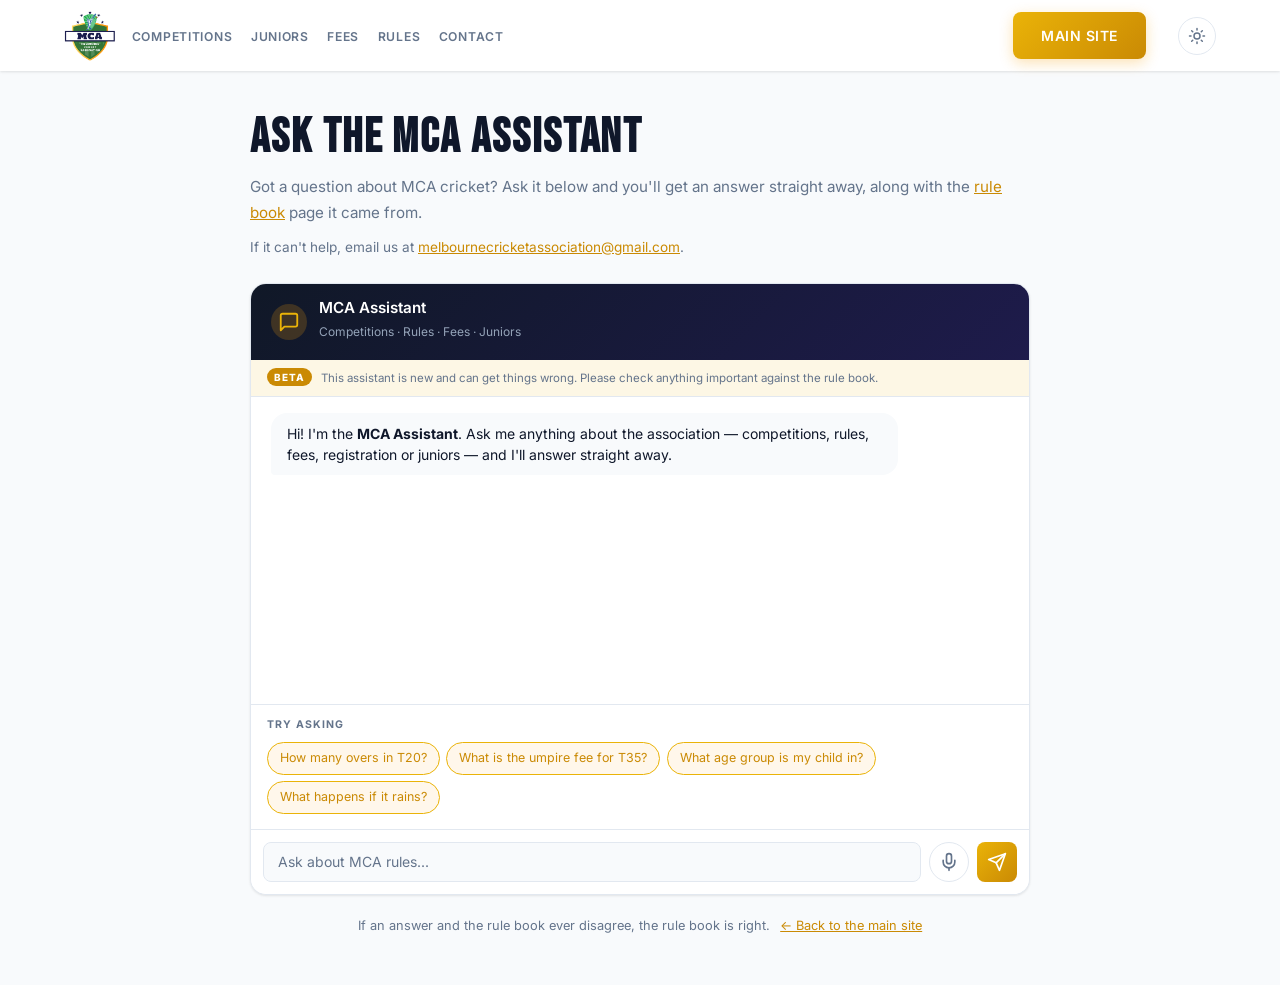
==== chat.html @ bb8007d0 "Move the chat launcher back to the bottom right and add a beta notice Five changes asked for after s" ====
<!DOCTYPE html>
<html lang="en">
<head>
  <script>
    (function () {
      var t = 'light';
      try { var s = localStorage.getItem('mca-theme'); if (s === 'dark' || s === 'light') t = s; } catch (e) {}
      document.documentElement.setAttribute('data-theme', t);
    })();
  </script>
  <meta charset="UTF-8" />
  <meta name="viewport" content="width=device-width, initial-scale=1.0" />
  <title>Ask the MCA Assistant | Melbourne Cricket Association</title>
  <meta name="description" content="Ask the Melbourne Cricket Association assistant about competitions, rules, fees and junior cricket. Answers straight away, with the rule book page they came from." />

  <!-- Shared when the link is posted to WhatsApp, Facebook or a team group -->
  <meta property="og:title" content="Ask the MCA Assistant" />
  <meta property="og:description" content="Answers on MCA competitions, rules, fees and juniors — straight away, with the rule book page they came from." />
  <meta property="og:type" content="website" />
  <meta property="og:url" content="https://www.mcacric.com/chat" />
  <meta property="og:image" content="https://www.mcacric.com/apple-touch-icon.png" />
  <meta name="twitter:card" content="summary" />

  <link rel="preconnect" href="https://fonts.googleapis.com" />
  <link rel="preconnect" href="https://fonts.gstatic.com" crossorigin />
  <link href="https://fonts.googleapis.com/css2?family=Bebas+Neue&family=Inter:wght@300;400;500;600;700&display=swap" rel="stylesheet" />
  <link rel="icon" href="/favicon.ico" sizes="any" />
  <link rel="icon" type="image/png" sizes="32x32" href="/favicon-32.png" />
  <link rel="apple-touch-icon" href="/apple-touch-icon.png" />
  <meta name="theme-color" content="#0d1522" />
  <link rel="stylesheet" href="styles.css" />
</head>
<body data-chat-page>

  <header id="header" class="header scrolled">
    <div class="header-inner container">
      <a href="index.html" class="logo">
        <img src="logo.png" alt="MCA — Melbourne Cricket Association" />
      </a>
      <nav class="nav">
        <ul class="nav-list">
          <li><a href="index.html#competitions" class="nav-link">Competitions</a></li>
          <li><a href="index.html#juniors" class="nav-link">Juniors</a></li>
          <li><a href="index.html#fees" class="nav-link">Fees</a></li>
          <li><a href="index.html#rules" class="nav-link">Rules</a></li>
          <li><a href="index.html#contact" class="nav-link">Contact</a></li>
        </ul>
      </nav>
      <a href="index.html" class="btn btn-gold nav-cta">Main Site</a>
        <button id="theme-toggle" class="theme-toggle" type="button" aria-label="Switch between light and dark mode">
          <svg class="theme-icon-sun" viewBox="0 0 24 24" fill="none" stroke="currentColor" stroke-width="2" stroke-linecap="round"><circle cx="12" cy="12" r="4"/><path d="M12 2v2M12 20v2M4.9 4.9l1.4 1.4M17.7 17.7l1.4 1.4M2 12h2M20 12h2M4.9 19.1l1.4-1.4M17.7 6.3l1.4-1.4"/></svg>
          <svg class="theme-icon-moon" viewBox="0 0 24 24" fill="currentColor"><path d="M21 12.8A9 9 0 1111.2 3a7 7 0 009.8 9.8z"/></svg>
        </button>
      <button id="hamburger" class="hamburger" aria-label="Toggle menu">
        <span></span><span></span><span></span>
      </button>
    </div>
  </header>

  <main class="chat-page">
    <div class="container chat-page-inner">
      <div class="chat-page-intro">
        <h1>Ask the MCA Assistant</h1>
        <p>
          Got a question about MCA cricket? Ask it below and you'll get an answer
          straight away, along with the <a href="index.html#rules">rule book</a> page
          it came from.
        </p>
        <p class="chat-page-note">
          If it can't help, email us at
          <a href="mailto:melbournecricketassociation@gmail.com">melbournecricketassociation@gmail.com</a>.
        </p>
      </div>

      <div id="chatbot-panel" class="chatbot-panel chatbot-panel-page">
        <div class="chatbot-header">
          <div class="chatbot-header-info">
            <div class="chatbot-avatar">
              <svg viewBox="0 0 24 24" width="22" height="22" fill="none" stroke="currentColor" stroke-width="2" stroke-linecap="round" stroke-linejoin="round">
                <path d="M21 15a2 2 0 01-2 2H7l-4 4V5a2 2 0 012-2h14a2 2 0 012 2z"/>
              </svg>
            </div>
            <div>
              <h4>MCA Assistant</h4>
              <span class="chatbot-status">Competitions · Rules · Fees · Juniors</span>
            </div>
          </div>
        </div>
        <p class="chat-disclaimer">
          <span class="chat-disclaimer-tag">Beta</span>
          This assistant is new and can get things wrong. Please check anything important against the rule book.
        </p>
        <div id="chatbot-messages" class="chatbot-messages"></div>
        <div id="chatbot-chips" class="chat-chips-dock"></div>
      <div class="chatbot-input-area">
          <input type="text" id="chatbot-input" class="chatbot-input" placeholder="Ask about MCA rules..." autocomplete="off" />
          <button id="chatbot-mic" class="chatbot-mic" aria-label="Ask by voice" title="Ask by voice">
            <svg viewBox="0 0 24 24" width="20" height="20" fill="none" stroke="currentColor" stroke-width="2" stroke-linecap="round" stroke-linejoin="round">
              <rect x="9" y="2" width="6" height="12" rx="3"/><path d="M5 10v2a7 7 0 0014 0v-2"/><line x1="12" y1="19" x2="12" y2="22"/>
            </svg>
          </button>
          <button id="chatbot-send" class="chatbot-send" aria-label="Send message">
            <svg viewBox="0 0 24 24" width="20" height="20" fill="none" stroke="currentColor" stroke-width="2" stroke-linecap="round" stroke-linejoin="round">
              <line x1="22" y1="2" x2="11" y2="13"/><polygon points="22 2 15 22 11 13 2 9 22 2"/>
            </svg>
          </button>
        </div>
      </div>

      <p class="chat-page-foot">
        If an answer and the rule book ever disagree, the rule book is right.
        <a href="index.html">← Back to the main site</a>
      </p>
    </div>
  </main>

  <script>
    window.MCA_CHAT_ENDPOINT = 'https://mca-assistant.astrocare.workers.dev';
  </script>
  <script src="rules-data.js"></script>
  <script src="script.js"></script>
</body>
</html>
---- styles.css ----
/* ============================================================
   MCA — Melbourne Cricket Association · Winter 2026
   Astrocare-inspired clean, modern design
   ============================================================ */

/* --- Reset & Base --- */
*, *::before, *::after { box-sizing: border-box; margin: 0; padding: 0; }

:root {
  /* Light theme foundations */
  --bg:           #ffffff;
  --bg-light:     #f8fafc;
  --bg-dark:      #101827;
  --bg-dark-alt:  #1e293b;
  --surface:      #ffffff;
  --card-bg:      #ffffff;
  --card-border:  #e2e8f0;
  --card-shadow:  0 1px 3px rgba(0,0,0,0.06), 0 1px 2px rgba(0,0,0,0.04);
  --card-shadow-hover: 0 10px 40px rgba(0,0,0,0.08), 0 4px 12px rgba(0,0,0,0.04);
  --text:         #0f172a;
  --text-dim:     #64748b;
  --text-light:   #e2e8f0;
  --text-light-dim: #94a3b8;
  --border:       #e2e8f0;
  --border-light: rgba(255,255,255,0.1);

  /* Brand Colors */
  --gold:     #eab308;
  --gold-dark:#ca8a04;
  --green:    #16a34a;
  --green-light: #22c55e;
  --orange:   #c2410c;
  --blue:     #2563eb;
  --maroon:   #9f1239;
  --radius:   0.75rem;
  --radius-lg: 1rem;

  /* Hero + dark-surface tokens, so those sections follow the theme instead
     of staying dark when the page is switched back to light. */
  --hero-1:      #eef2ff;
  --hero-2:      #f8fafc;
  --hero-ink:    #0f172a;
  --hero-dim:    rgba(15,23,42,0.62);
  --hero-line:   rgba(15,23,42,0.10);
  --hero-glass:  rgba(255,255,255,0.62);
  --hero-glassb: rgba(15,23,42,0.10);
  --mesh-a: rgba(245,158,11,0.20);
  --mesh-b: rgba(22,163,74,0.13);
  --mesh-c: rgba(37,99,235,0.16);
  --mesh-d: rgba(234,88,12,0.11);
  --title-1: #78350f;
  --title-2: #0b1220;
  --surface-deep: #eaeff6;
  --surface-deep-ink: #0f172a;
  --surface-deep-dim: rgba(15,23,42,0.62);
  --surface-deep-line: rgba(15,23,42,0.10);
  --surface-deep-card: rgba(255,255,255,0.7);
}

/* Dark theme — same tokens, re-pointed. Toggled via data-theme on <html>. */
[data-theme="dark"] {
  --hero-1:      #070c17;
  --hero-2:      #0c1327;
  --hero-ink:    #ffffff;
  --hero-dim:    rgba(255,255,255,0.70);
  --hero-line:   rgba(255,255,255,0.07);
  --hero-glass:  rgba(255,255,255,0.05);
  --hero-glassb: rgba(255,255,255,0.10);
  --mesh-a: rgba(245,158,11,0.26);
  --mesh-b: rgba(22,163,74,0.20);
  --mesh-c: rgba(59,130,246,0.26);
  --mesh-d: rgba(234,88,12,0.16);
  --title-1: #fbbf24;
  --title-2: #ffffff;
  --surface-deep: #0b1220;
  --surface-deep-ink: #e8edf6;
  --surface-deep-dim: rgba(255,255,255,0.62);
  --surface-deep-line: rgba(255,255,255,0.10);
  --surface-deep-card: rgba(255,255,255,0.05);

  --bg:           #0b1220;
  --bg-light:     #111a2b;
  --surface:      #111a2b;
  --card-bg:      #162033;
  --card-border:  rgba(255,255,255,0.10);
  --card-shadow:  0 1px 3px rgba(0,0,0,0.5), 0 1px 2px rgba(0,0,0,0.4);
  --card-shadow-hover: 0 12px 40px rgba(0,0,0,0.55), 0 4px 12px rgba(0,0,0,0.4);
  --text:         #e8edf6;
  --text-dim:     #9aa8bd;
  --border:       rgba(255,255,255,0.10);
}

/* Header glass has to follow the theme too */
[data-theme="dark"] .header { background: rgba(11,18,32,0.75); }
[data-theme="dark"] .header.scrolled {
  background: rgba(11,18,32,0.94);
  box-shadow: 0 1px 3px rgba(0,0,0,0.5);
}
[data-theme="dark"] .header.nav-open .nav { background: var(--bg); }
[data-theme="dark"] .chat-msg-bot code,
[data-theme="dark"] .chat-cite-tag { background: rgba(255,255,255,0.08); }
[data-theme="dark"] .chat-msg-bot th { background: rgba(255,255,255,0.05); }
[data-theme="dark"] .fee-extra { background: var(--bg-light); }

/* Theme toggle button */
.theme-toggle {
  display: inline-flex;
  margin-left: auto;
  align-items: center;
  justify-content: center;
  width: 38px;
  height: 38px;
  flex-shrink: 0;
  margin-left: 1rem;
  border-radius: 50%;
  border: 1px solid var(--card-border);
  background: transparent;
  color: var(--text-dim);
  cursor: pointer;
  transition: color 0.2s, border-color 0.2s, background 0.2s;
}
.theme-toggle:hover { color: var(--gold); border-color: var(--gold); }
.theme-toggle svg { width: 18px; height: 18px; }
.theme-icon-moon { display: none; }
[data-theme="dark"] .theme-icon-sun  { display: none; }
[data-theme="dark"] .theme-icon-moon { display: block; }

/* ---- Hero entrance + drift ---------------------------------------------- */
@keyframes heroRise {
  0%   { opacity: 0; transform: translateY(30px); }
  100% { opacity: 1; transform: none; }
}
@keyframes kenBurns {
  0%   { transform: scale(1) translate(0, 0); }
  100% { transform: scale(1.16) translate(-2%, 1.2%); }
}

.hero-rise   { animation: 1s cubic-bezier(.16,1,.3,1) both heroRise; }
.hero-rise-2 { animation: 1s cubic-bezier(.16,1,.3,1) .15s both heroRise; }
.hero-rise-3 { animation: 1s cubic-bezier(.16,1,.3,1) .3s both heroRise; }
.hero-rise-4 { animation: 1s cubic-bezier(.16,1,.3,1) .45s both heroRise; }

/* Optional hero photograph. Drop photos/hero.jpg in and it appears behind the
   gradient with a slow drift; with no file the gradient simply shows through. */

@media (prefers-reduced-motion: reduce) {
  .hero-rise, .hero-rise-2, .hero-rise-3, .hero-rise-4 { animation: none; }
  .hero-photo, .live-dot { animation: none; }
}

html { scroll-behavior: smooth; }

body {
  font-family: 'Inter', system-ui, -apple-system, sans-serif;
  background: var(--bg);
  color: var(--text);
  line-height: 1.7;
  overflow-x: hidden;
  -webkit-font-smoothing: antialiased;
  -moz-osx-font-smoothing: grayscale;
}

h1,h2,h3,h4,h5,h6 {
  font-family: 'Bebas Neue', cursive;
  letter-spacing: 0.04em;
  line-height: 1.1;
}

a { color: inherit; text-decoration: none; }
ul { list-style: none; }
img { max-width: 100%; display: block; }

.container { width: 90%; max-width: 1200px; margin: 0 auto; }

/* --- Scroll Progress Bar --- */
.scroll-progress {
  position: fixed;
  top: 0;
  left: 0;
  height: 3px;
  width: 0;
  background: linear-gradient(90deg, var(--gold), var(--orange), var(--gold));
  z-index: 9999;
  transition: width 0.05s linear;
}

/* ============================================================
   Header
   ============================================================ */
.header {
  position: fixed;
  top: 0; left: 0; right: 0;
  z-index: 1000;
  padding: 1.25rem 0;
  background: rgba(255,255,255,0.8);
  backdrop-filter: blur(12px);
  -webkit-backdrop-filter: blur(12px);
  transition: padding 0.3s, background 0.3s, box-shadow 0.3s;
}

.header.scrolled {
  padding: 0.6rem 0;
  background: rgba(255,255,255,0.95);
  backdrop-filter: blur(16px);
  -webkit-backdrop-filter: blur(16px);
  box-shadow: 0 1px 3px rgba(0,0,0,0.08), 0 1px 2px rgba(0,0,0,0.04);
}

.header-inner {
  display: flex;
  align-items: center;
  justify-content: space-between;
  gap: 1rem;
}
.logo { flex-shrink: 0; }

.logo img { height: 72px; width: auto; transition: height 0.3s; }
.header.scrolled .logo img { height: 52px; }

.nav-list {
  display: flex;
  gap: 1.15rem;
}

.nav-link {
  white-space: nowrap;
  font-size: 0.76rem;
  font-weight: 600;
  color: var(--text-dim);
  transition: color 0.2s;
  text-transform: uppercase;
  letter-spacing: 0.06em;
}
.nav-link:hover { color: var(--gold); }

.nav-cta { margin-left: auto; white-space: nowrap; }
.nav-cta + .theme-toggle { margin-left: 1rem; }

/* Buttons */
.btn {
  display: inline-flex;
  align-items: center;
  justify-content: center;
  font-family: 'Inter', sans-serif;
  font-weight: 600;
  font-size: 0.875rem;
  padding: 0.75rem 1.75rem;
  border-radius: 0.5rem;
  border: none;
  cursor: pointer;
  transition: transform 0.2s, box-shadow 0.2s, background 0.2s;
  text-transform: uppercase;
  letter-spacing: 0.04em;
}
.btn:hover { transform: translateY(-2px); }

.btn-gold {
  background: linear-gradient(135deg, var(--gold), var(--gold-dark));
  color: #fff;
  box-shadow: 0 4px 14px rgba(245,158,11,0.3);
}
.btn-gold:hover { box-shadow: 0 6px 24px rgba(245,158,11,0.45); }

.btn-outline {
  background: transparent;
  color: var(--hero-ink);
  border: 2px solid var(--hero-glassb);
  backdrop-filter: blur(6px);
}
.btn-outline:hover { border-color: var(--gold); color: var(--gold); }

/* Hamburger */
.hamburger {
  display: none;
  flex-direction: column;
  gap: 5px;
  background: none;
  border: none;
  cursor: pointer;
  padding: 4px;
  z-index: 1001;
}
.hamburger span {
  display: block;
  width: 24px;
  height: 2px;
  background: var(--text);
  border-radius: 2px;
  transition: transform 0.3s, opacity 0.3s;
}

/* Mobile nav */
@media (max-width: 1024px) {
  .nav, .nav-cta { display: none; }
  .hamburger { display: flex; }

  .header-inner { justify-content: flex-start; }
  .logo { margin-right: auto; }
  .theme-toggle { margin-left: 0.5rem; margin-right: 0.6rem; }

  /* backdrop-filter on .header makes it the containing block for fixed
     children, which trapped this overlay inside the header strip and
     spilled the links onto the page. Dropping the filter while the menu
     is open lets inset:0 mean the viewport again. */
  .header.nav-open {
    backdrop-filter: none;
    -webkit-backdrop-filter: none;
    background: transparent;
    box-shadow: none;
  }

  .header.nav-open .nav {
    display: flex;
    position: fixed;
    inset: 0;
    z-index: 1200;
    background: var(--bg);
    flex-direction: column;
    align-items: stretch;
    justify-content: center;
    padding: 5.5rem 1.5rem 2rem;
    overflow-y: auto;
  }
  .header.nav-open .nav-list {
    flex-direction: column;
    gap: 0;
    width: 100%;
    max-width: 26rem;
    margin: 0 auto;
  }
  .header.nav-open .nav-list li { border-bottom: 1px solid var(--card-border); }
  .header.nav-open .nav-list li:last-child { border-bottom: none; }
  .header.nav-open .nav-link {
    display: block;
    padding: 1.05rem 0.25rem;
    font-size: 1.05rem;
    letter-spacing: 0.06em;
    color: var(--text);
  }
  .header.nav-open .nav-link:hover,
  .header.nav-open .nav-link:active { color: var(--gold-dark); }

  /* Hamburger becomes the close control, above the overlay */
  .header.nav-open .hamburger { z-index: 1300; }
  .header.nav-open .hamburger span { background: var(--text); }
  .header.nav-open .hamburger span:nth-child(1) { transform: translateY(7px) rotate(45deg); }
  .header.nav-open .hamburger span:nth-child(2) { opacity: 0; }
  .header.nav-open .hamburger span:nth-child(3) { transform: translateY(-7px) rotate(-45deg); }

  /* Keep the logo and theme toggle usable while the menu is open */
  .header.nav-open .logo,
  .header.nav-open .theme-toggle { position: relative; z-index: 1300; }
}

/* ============================================================
   Hero — Dark section
   ============================================================ */
.hero {
  position: relative;
  min-height: 92vh;
  min-height: 92dvh;
  display: flex;
  align-items: flex-end;
  overflow: hidden;
  padding: 8rem 0 4.5rem;
  background: #0a1018;
  color: #fff;
  isolation: isolate;
}

/* Full-bleed photograph, drifting almost imperceptibly */
.hero-photo {
  position: absolute;
  inset: -4%;
  z-index: -2;
  background: url('photos/hero.jpg') center 38% / cover no-repeat;
  animation: kenBurns 30s ease-in-out infinite alternate;
  will-change: transform;
}

/* Scrim: dark from the bottom-left so the copy always has a bed to sit on */
.hero-scrim {
  position: absolute;
  inset: 0;
  z-index: -1;
  background:
    linear-gradient(to top, rgba(6,10,16,0.95) 0%, rgba(6,10,16,0.72) 34%, rgba(6,10,16,0.25) 66%, rgba(6,10,16,0.45) 100%),
    linear-gradient(105deg, rgba(6,10,16,0.86) 0%, rgba(6,10,16,0.45) 46%, rgba(6,10,16,0.05) 78%);
}
.hero-grain {
  position: absolute;
  inset: 0;
  z-index: -1;
  opacity: 0.16;
  mix-blend-mode: overlay;
  pointer-events: none;
  background-image: url("data:image/svg+xml,%3Csvg xmlns='http://www.w3.org/2000/svg' width='140' height='140'%3E%3Cfilter id='n'%3E%3CfeTurbulence type='fractalNoise' baseFrequency='0.85' numOctaves='3'/%3E%3C/filter%3E%3Crect width='140' height='140' filter='url(%23n)' opacity='0.55'/%3E%3C/svg%3E");
}

.hero-inner { width: 90%; max-width: 1200px; margin: 0 auto; }
.hero-copy { max-width: 44rem; }

/* Status pill with a live dot */
.hero-eyebrow {
  display: inline-flex;
  align-items: center;
  gap: 0.5rem;
  font-size: 0.72rem;
  font-weight: 700;
  letter-spacing: 0.16em;
  text-transform: uppercase;
  color: rgba(255,255,255,0.92);
  background: rgba(255,255,255,0.10);
  border: 1px solid rgba(255,255,255,0.18);
  backdrop-filter: blur(10px);
  padding: 0.42rem 0.9rem;
  border-radius: 999px;
  margin-bottom: 1.4rem;
}
.live-dot {
  width: 7px; height: 7px;
  border-radius: 50%;
  background: #22c55e;
  box-shadow: 0 0 0 0 rgba(34,197,94,0.7);
  animation: livePulse 2s ease-out infinite;
}
@keyframes livePulse {
  0%   { box-shadow: 0 0 0 0 rgba(34,197,94,0.65); }
  70%  { box-shadow: 0 0 0 9px rgba(34,197,94,0); }
  100% { box-shadow: 0 0 0 0 rgba(34,197,94,0); }
}

/* Editorial headline: tight, left aligned, not a stacked monument */
.hero-title {
  font-family: 'Inter', system-ui, sans-serif;
  font-weight: 800;
  letter-spacing: -0.03em;
  line-height: 1.04;
  font-size: clamp(2.1rem, 5.2vw, 4.1rem);
  color: #fff;
  margin-bottom: 1.15rem;
  text-wrap: balance;
}

.hero-lede {
  font-size: clamp(0.98rem, 1.5vw, 1.14rem);
  line-height: 1.65;
  color: rgba(255,255,255,0.82);
  max-width: 36rem;
  margin-bottom: 2rem;
}

.hero-ctas {
  display: flex;
  flex-wrap: wrap;
  gap: 0.75rem;
  margin-bottom: 2.75rem;
}
.btn-glass {
  background: rgba(255,255,255,0.10);
  color: #fff;
  border: 1px solid rgba(255,255,255,0.26);
  backdrop-filter: blur(10px);
}
.btn-glass:hover { background: rgba(255,255,255,0.18); border-color: rgba(255,255,255,0.45); }

/* Stats as a clean rule-separated row rather than a floating slab */
.hero-stats {
  display: flex;
  flex-wrap: wrap;
  gap: 0;
  margin: 0;
  border-top: 1px solid rgba(255,255,255,0.16);
  padding-top: 1.4rem;
}
.hero-stats .stat {
  padding-right: 2.4rem;
  margin-right: 2.4rem;
  border-right: 1px solid rgba(255,255,255,0.14);
}
.hero-stats .stat:last-child { border-right: none; margin-right: 0; padding-right: 0; }
.hero-stats dd { margin: 0; }
.hero-stats .stat-label {
  display: block;
  font-size: 0.68rem;
  font-weight: 600;
  letter-spacing: 0.14em;
  text-transform: uppercase;
  color: rgba(255,255,255,0.55);
  margin-bottom: 0.25rem;
}
.hs-num, .stat-plus, .stat-dollar {
  font-family: 'Bebas Neue', 'Inter', sans-serif;
  font-size: clamp(1.7rem, 3vw, 2.3rem);
  line-height: 1;
  color: #fff;
}
.stat-plus, .stat-dollar { color: var(--gold); }

@media (max-width: 720px) {
  .hero { padding: 7rem 0 3.5rem; align-items: flex-end; }
  /* Four stats will not fit one line on a phone, and wrapping orphans the
     last one, so lay them out evenly instead. */
  .hero-stats {
    display: grid;
    grid-template-columns: 1fr 1fr;
    gap: 1rem 0;
    padding-top: 1.1rem;
  }
  .hero-stats .stat {
    padding: 0 0 0 0.9rem;
    margin: 0;
    border-right: none;
    border-left: 2px solid rgba(255,255,255,0.18);
  }
  .hero-stats .stat:last-child { padding-left: 0.9rem; }
  .hero-stats .stat-label { font-size: 0.62rem; }
}

/* Hero content */

.hero-ctas {
  display: flex;
  gap: 1rem;
  justify-content: center;
  flex-wrap: wrap;
  margin-bottom: 3rem;
}

/* Stats bar */
.stat { text-align: center; }
.hs-num, .stat-plus, .stat-dollar {
  font-family: 'Bebas Neue', cursive;
  font-size: 2.25rem;
  color: var(--gold);
}
.stat-label {
  display: block;
  font-size: 0.75rem;
  text-transform: uppercase;
  letter-spacing: 0.1em;
  color: var(--hero-dim);
}

/* Scroll hint */
.scroll-hint {
  position: absolute;
  bottom: 0.9rem;
  left: 50%;
  transform: translateX(-50%);
  opacity: 0.55;
  pointer-events: none;
}
.mouse {
  width: 26px;
  height: 40px;
  border: 2px solid var(--hero-line);
  border-radius: 13px;
  display: flex;
  justify-content: center;
  padding-top: 6px;
}
.mouse-wheel {
  width: 3px;
  height: 8px;
  background: var(--gold);
  border-radius: 3px;
  animation: scrollWheel 1.8s ease-in-out infinite;
}
@keyframes scrollWheel {
  0%   { opacity: 1; transform: translateY(0); }
  100% { opacity: 0; transform: translateY(12px); }
}

/* ============================================================
   Ticker
   ============================================================ */

/* ============================================================
   Sections (shared)
   ============================================================ */
.section { padding: 5rem 0; }

.section-white { background: var(--bg); }
.section-light { background: var(--bg-light); }

.section-dark {
  background: var(--surface-deep);
  color: var(--surface-deep-ink);
}
.section-dark .section-title { color: var(--surface-deep-ink); }
.section-dark .section-subtitle { color: var(--surface-deep-dim); }

.section-title {
  font-size: clamp(2rem, 5vw, 3rem);
  text-align: center;
  margin-bottom: 0.75rem;
  color: var(--text);
}
.section-subtitle {
  text-align: center;
  color: var(--text-dim);
  max-width: 640px;
  margin: 0 auto 3rem;
  font-size: 1.05rem;
}

/* Reveal animation */
.reveal {
  opacity: 0;
  transform: translateY(30px);
  transition: opacity 0.7s ease, transform 0.7s ease;
}
.reveal.visible {
  opacity: 1;
  transform: translateY(0);
}

/* ============================================================
   About — Feature cards
   ============================================================ */
.features-grid {
  display: grid;
  grid-template-columns: repeat(auto-fit, minmax(320px, 1fr));
  gap: 1.5rem;
}

.feature-card {
  background: var(--card-bg);
  border: 1px solid var(--card-border);
  border-radius: var(--radius-lg);
  padding: 2rem;
  box-shadow: var(--card-shadow);
  transition: transform 0.35s, box-shadow 0.35s;
}
.feature-card:hover {
  transform: translateY(-4px);
  box-shadow: var(--card-shadow-hover);
}

.feature-icon { margin-bottom: 1rem; }
.feature-card h3 {
  font-size: 1.5rem;
  margin-bottom: 0.5rem;
  color: var(--text);
}
.feature-card p {
  font-size: 0.925rem;
  color: var(--text-dim);
  line-height: 1.6;
}

/* ============================================================
   Gallery
   ============================================================ */
.gallery-grid {
  display: grid;
  grid-template-columns: repeat(4, 1fr);
  grid-auto-rows: 240px;
  gap: 1rem;
}

.gallery-item {
  position: relative;
  border-radius: var(--radius-lg);
  overflow: hidden;
  background: #e2e8f0;
  cursor: pointer;
  box-shadow: var(--card-shadow);
}

.gallery-item img {
  width: 100%;
  height: 100%;
  object-fit: cover;
  transition: transform 0.5s;
}
.gallery-item:hover img { transform: scale(1.08); }

.gallery-item-wide { grid-column: span 2; }

.gallery-overlay {
  position: absolute;
  inset: 0;
  background: linear-gradient(to top, rgba(15,23,42,0.85) 0%, transparent 50%);
  display: flex;
  align-items: flex-end;
  padding: 1.25rem;
  opacity: 0;
  transition: opacity 0.35s;
}
.gallery-item:hover .gallery-overlay { opacity: 1; }
.gallery-overlay span {
  font-family: 'Bebas Neue', cursive;
  font-size: 1.25rem;
  color: var(--gold);
  letter-spacing: 0.04em;
}

/* Placeholder state */
.gallery-ph-content {
  position: absolute;
  inset: 0;
  display: none;
  flex-direction: column;
  align-items: center;
  justify-content: center;
  gap: 0.75rem;
  text-align: center;
  padding: 1rem;
  background: var(--bg-light);
}
.gallery-ph-content p { font-size: 0.8rem; color: var(--text-dim); }
.gallery-ph-content code {
  background: rgba(0,0,0,0.06);
  padding: 0.15rem 0.4rem;
  border-radius: 4px;
  font-size: 0.75rem;
}

.gallery-placeholder img { display: none; }
.gallery-placeholder .gallery-overlay { display: none; }
.gallery-placeholder .gallery-ph-content {
  display: flex;
  border: 2px dashed var(--card-border);
  border-radius: var(--radius-lg);
}

@media (max-width: 768px) {
  .gallery-grid {
    grid-template-columns: repeat(2, 1fr);
    grid-auto-rows: 180px;
  }
}
@media (max-width: 480px) {
  .gallery-grid {
    grid-template-columns: 1fr;
    grid-auto-rows: 200px;
  }
  .gallery-item-wide { grid-column: span 1; }
}

/* ============================================================
   Competitions
   ============================================================ */
.comp-grid {
  display: grid;
  grid-template-columns: repeat(auto-fit, minmax(320px, 1fr));
  gap: 1.5rem;
}

.comp-card {
  background: var(--card-bg);
  border: 1px solid var(--card-border);
  border-radius: var(--radius-lg);
  overflow: hidden;
  box-shadow: var(--card-shadow);
  transition: transform 0.35s, box-shadow 0.35s;
}
.comp-card:hover {
  transform: translateY(-4px);
  box-shadow: var(--card-shadow-hover);
}

.comp-header {
  padding: 1.5rem 2rem;
  display: flex;
  align-items: center;
  justify-content: space-between;
}
.comp-header h3 { font-size: 1.75rem; color: #fff; }
.comp-badge {
  font-size: 0.7rem;
  font-weight: 700;
  text-transform: uppercase;
  letter-spacing: 0.08em;
  background: rgba(255,255,255,0.2);
  padding: 0.3rem 0.75rem;
  border-radius: 999px;
  color: #fff;
}

.comp-header-orange { background: linear-gradient(135deg, var(--orange), #c2410c); }
.comp-header-blue   { background: linear-gradient(135deg, var(--blue), #1d4ed8); }
.comp-header-maroon { background: linear-gradient(135deg, var(--maroon), #881337); }
.comp-header-green  { background: linear-gradient(135deg, var(--green), #15803d); }

.comp-body { padding: 1.5rem 2rem 2rem; }

.comp-details {
  display: flex;
  flex-direction: column;
  gap: 0.65rem;
  margin-bottom: 1.5rem;
}
.comp-details li {
  font-size: 0.9rem;
  color: var(--text-dim);
  padding-bottom: 0.65rem;
  border-bottom: 1px solid var(--bg-light);
}
.comp-details li:last-child { border-bottom: none; padding-bottom: 0; }
.comp-details li strong { color: var(--text); }
.prize-up { color: var(--green); font-size: 0.8rem; font-weight: 600; }

.comp-btn { width: 100%; justify-content: center; }

/* ============================================================
   Calendar / Timeline
   ============================================================ */
.timeline {
  position: relative;
  display: flex;
  justify-content: space-between;
  align-items: flex-start;
  gap: 1rem;
  padding: 2rem 0;
  overflow-x: auto;
}

.timeline-line {
  position: absolute;
  top: 2.75rem;
  left: 0;
  right: 0;
  height: 3px;
  background: linear-gradient(90deg, var(--green), var(--gold), var(--orange), var(--blue), var(--maroon));
  border-radius: 2px;
}

.timeline-item {
  display: flex;
  flex-direction: column;
  align-items: center;
  min-width: 110px;
  position: relative;
  z-index: 1;
}

.timeline-dot {
  width: 20px;
  height: 20px;
  border-radius: 50%;
  margin-bottom: 1rem;
  border: 3px solid #fff;
  box-shadow: 0 0 0 2px currentColor, 0 2px 8px rgba(0,0,0,0.1);
}
.dot-green  { background: var(--green);  color: var(--green); }
.dot-orange { background: var(--orange); color: var(--orange); }
.dot-gold   { background: var(--gold);   color: var(--gold); }
.dot-blue   { background: var(--blue);   color: var(--blue); }
.dot-maroon { background: var(--maroon); color: var(--maroon); }

.timeline-content { text-align: center; }
.timeline-date {
  display: block;
  font-family: 'Bebas Neue', cursive;
  font-size: 1.25rem;
  color: var(--text);
}
.timeline-label {
  display: block;
  font-size: 0.8rem;
  color: var(--text-dim);
  max-width: 130px;
}

/* ============================================================
   Fees
   ============================================================ */
.fees-grid {
  display: grid;
  grid-template-columns: repeat(auto-fit, minmax(300px, 1fr));
  gap: 1.5rem;
  margin-bottom: 2rem;
}

.fee-card {
  background: var(--card-bg);
  border: 1px solid var(--card-border);
  border-radius: var(--radius-lg);
  overflow: hidden;
  box-shadow: var(--card-shadow);
  transition: transform 0.35s, box-shadow 0.35s;
}
.fee-card:hover {
  transform: translateY(-4px);
  box-shadow: var(--card-shadow-hover);
}

.fee-header {
  padding: 1.5rem 2rem;
  text-align: center;
}
.fee-header h3 { font-size: 1.5rem; color: #fff; }
.fee-total {
  font-family: 'Bebas Neue', cursive;
  font-size: 2.5rem;
  color: #fff;
  margin-top: 0.25rem;
}
.fee-total span { font-size: 1rem; opacity: 0.7; }

.fee-header-orange { background: linear-gradient(135deg, var(--orange), #c2410c); }
.fee-header-blue   { background: linear-gradient(135deg, var(--blue), #1d4ed8); }
.fee-header-maroon { background: linear-gradient(135deg, var(--maroon), #881337); }

.fee-list { padding: 1.5rem 2rem; }
.fee-list li {
  display: flex;
  justify-content: space-between;
  padding: 0.65rem 0;
  border-bottom: 1px solid var(--bg-light);
  font-size: 0.9rem;
  color: var(--text-dim);
}
.fee-list li:last-child { border-bottom: none; }
.fee-list li span:last-child { color: var(--text); font-weight: 600; }

.fee-extra {
  padding: 1rem 2rem;
  text-align: center;
  font-size: 0.85rem;
  color: var(--text-dim);
  border-top: 1px solid var(--bg-light);
  background: var(--bg-light);
}

.fees-note {
  text-align: center;
  font-size: 0.85rem;
  color: var(--text-dim);
  max-width: 700px;
  margin: 0 auto;
}

/* ============================================================
   Rules
   ============================================================ */
.rules-card {
  display: flex;
  align-items: center;
  gap: 2rem;
  padding: 2.5rem;
  background: var(--card-bg);
  border: 1px solid var(--card-border);
  border-radius: var(--radius-lg);
  box-shadow: var(--card-shadow);
  flex-wrap: wrap;
  transition: transform 0.35s, box-shadow 0.35s;
}
.rules-card + .rules-card { margin-top: 1.5rem; }
.rules-card:hover {
  transform: translateY(-4px);
  box-shadow: var(--card-shadow-hover);
}

.rules-icon { flex-shrink: 0; }
.rules-text { flex: 1; min-width: 200px; }
.rules-text h3 { font-size: 1.75rem; margin-bottom: 0.5rem; color: var(--text); }
.rules-text p { font-size: 0.9rem; color: var(--text-dim); }
.rules-btn { flex-shrink: 0; }

/* ============================================================
   Register
   ============================================================ */
.register-grid {
  display: grid;
  grid-template-columns: 1fr 1fr;
  gap: 3rem;
  align-items: start;
}

@media (max-width: 768px) {
  .register-grid { grid-template-columns: 1fr; }
}

.register-checklist h3 {
  font-size: 1.75rem;
  margin-bottom: 1.5rem;
  color: var(--text);
}
.register-checklist ul { display: flex; flex-direction: column; gap: 1rem; }
.register-checklist li {
  display: flex;
  align-items: flex-start;
  gap: 0.75rem;
  font-size: 0.95rem;
  color: var(--text-dim);
}
.register-checklist li svg { flex-shrink: 0; margin-top: 2px; }

.qr-card {
  background: var(--card-bg);
  border: 1px solid var(--card-border);
  border-radius: var(--radius-lg);
  padding: 2rem;
  text-align: center;
  box-shadow: var(--card-shadow);
}
.qr-card h3 { font-size: 1.5rem; margin-bottom: 1.5rem; color: var(--text); }
.qr-image { width: 220px; height: 220px; margin: 0 auto 1rem; border-radius: 0.5rem; }

.qr-placeholder {
  display: flex;
  flex-direction: column;
  align-items: center;
  gap: 0.75rem;
  margin-bottom: 1rem;
}
.qr-box {
  width: 220px;
  height: 220px;
  border: 2px dashed var(--card-border);
  border-radius: 0.5rem;
  display: flex;
  align-items: center;
  justify-content: center;
}
.qr-placeholder p { font-size: 0.85rem; color: var(--text-dim); }
.qr-placeholder code {
  background: rgba(0,0,0,0.05);
  padding: 0.15rem 0.4rem;
  border-radius: 4px;
  font-size: 0.8rem;
}

.qr-sub { font-size: 0.85rem; color: var(--text-dim); }

/* ============================================================
   Contact — Dark section
   ============================================================ */
.contact-grid {
  display: grid;
  grid-template-columns: repeat(auto-fit, minmax(240px, 1fr));
  gap: 1.5rem;
}

.contact-card {
  display: flex;
  flex-direction: column;
  align-items: center;
  text-align: center;
  padding: 2.5rem 2rem;
  background: var(--surface-deep-card);
  border: 1px solid var(--surface-deep-line);
  border-radius: var(--radius-lg);
  transition: transform 0.35s, box-shadow 0.35s, border-color 0.35s, background 0.35s;
}
.contact-card:hover {
  transform: translateY(-4px);
  box-shadow: 0 12px 40px rgba(0,0,0,0.3);
  border-color: rgba(245,158,11,0.3);
  background: rgba(255,255,255,0.08);
}

.contact-icon {
  width: 56px;
  height: 56px;
  border-radius: 50%;
  display: flex;
  align-items: center;
  justify-content: center;
  margin-bottom: 1rem;
}
.contact-icon-gold   { background: rgba(245,158,11,0.15); color: var(--gold); }
.contact-icon-green  { background: rgba(22,163,74,0.15); color: var(--green); }
.contact-icon-blue   { background: rgba(37,99,235,0.15); color: var(--blue); }
.contact-icon-orange { background: rgba(234,88,12,0.15); color: var(--orange); }

.contact-card h3 { font-size: 1.5rem; color: var(--surface-deep-ink); }
.contact-role {
  font-size: 0.8rem;
  text-transform: uppercase;
  letter-spacing: 0.1em;
  color: var(--surface-deep-dim);
  margin-bottom: 0.5rem;
}
.contact-detail { font-size: 0.95rem; color: var(--gold); }

/* ============================================================
   Footer — Dark
   ============================================================ */
.footer {
  background: var(--surface-deep);
  color: var(--surface-deep-ink);
  padding: 0;
}

.footer-gradient-border {
  height: 4px;
  background: linear-gradient(90deg, var(--gold), var(--orange), var(--green), var(--blue));
}

.footer-grid {
  display: grid;
  grid-template-columns: 2fr 1fr 1fr;
  gap: 3rem;
  padding: 4rem 0 3rem;
}

@media (max-width: 768px) {
  .footer-grid { grid-template-columns: 1fr; gap: 2rem; }
}

.footer-logo { height: 56px; margin-bottom: 1rem; }
.footer-brand p { font-size: 0.875rem; color: var(--surface-deep-dim); max-width: 320px; }

.footer-links h4, .footer-contact h4 {
  font-size: 1.25rem;
  margin-bottom: 1rem;
  color: var(--surface-deep-ink);
}
.footer-links ul { display: flex; flex-direction: column; gap: 0.5rem; }
.footer-links a { font-size: 0.875rem; color: var(--surface-deep-dim); transition: color 0.2s; }
.footer-links a:hover { color: var(--gold); }

.footer-contact p { font-size: 0.875rem; color: var(--surface-deep-dim); margin-bottom: 0.4rem; }
.footer-contact a { color: var(--gold); transition: color 0.2s; }
.footer-contact a:hover { color: #fff; }

.footer-bottom {
  padding: 1.5rem 0;
  border-top: 1px solid var(--surface-deep-line);
  text-align: center;
  font-size: 0.8rem;
  color: var(--surface-deep-dim);
}

/* ============================================================
   Chatbot Widget
   ============================================================ */
/* Chat launcher — pinned to the bottom right of every page, icon and label
   together, on every screen size. z-index sits under the mobile nav overlay
   (1200) so an open menu covers it, and under the panel (1999). */
.chat-launch {
  position: fixed;
  right: 1.25rem;
  right: max(1.25rem, env(safe-area-inset-right));
  bottom: 1.25rem;
  bottom: max(1.25rem, env(safe-area-inset-bottom));
  z-index: 1100;
  display: inline-flex;
  align-items: center;
  gap: 0.5rem;
  flex-shrink: 0;
  height: 52px;
  padding: 0 1.15rem;
  max-width: calc(100vw - 2.5rem);
  border: none;
  border-radius: 999px;
  background: linear-gradient(135deg, var(--gold), var(--gold-dark));
  color: #fff;
  font-family: 'Inter', sans-serif;
  font-size: 0.9rem;
  font-weight: 700;
  white-space: nowrap;
  cursor: pointer;
  box-shadow: 0 10px 28px rgba(0,0,0,0.22), 0 2px 8px rgba(202,138,4,0.35);
  transition: box-shadow 0.2s, transform 0.2s;
}
/* The label is the point of the button — it never collapses to a bare icon */
.chat-launch-label { display: inline; }
.chat-launch:hover { transform: translateY(-2px); box-shadow: 0 14px 34px rgba(0,0,0,0.26), 0 4px 16px rgba(202,138,4,0.45); }
/* The assistant page is the chat, so it has no launcher to open */
body[data-chat-page] .chat-launch { display: none; }
/* The header is its own stacking context at z-index 1000, so the mobile menu
   overlay inside it can never paint above the launcher — hide it instead. */
.header.nav-open ~ #chatbot .chat-launch { opacity: 0; pointer-events: none; }
.chat-launch svg { flex-shrink: 0; }
.chat-launch .chatbot-icon-close { display: none; }
.chat-launch.active .chatbot-icon-open { display: none; }
.chat-launch.active .chatbot-icon-close { display: block; }

/* ============================================================
   Season Information
   ============================================================ */
.season-grid {
  display: grid;
  grid-template-columns: 1.4fr 1fr;
  gap: 1.5rem;
  align-items: start;
}
@media (max-width: 820px) {
  .season-grid { grid-template-columns: 1fr; }
}

.season-card {
  background: var(--card-bg);
  border: 1px solid var(--card-border);
  border-radius: var(--radius-lg);
  padding: 2rem;
  box-shadow: var(--card-shadow);
}
.season-card h3 {
  font-size: 1.6rem;
  margin: 0.6rem 0 0.7rem;
  color: var(--text);
}
.season-card p {
  font-size: 0.92rem;
  color: var(--text-dim);
  margin-bottom: 0.8rem;
}
.season-card .btn { margin-top: 0.3rem; }

.season-badge {
  display: inline-block;
  font-size: 0.68rem;
  font-weight: 700;
  text-transform: uppercase;
  letter-spacing: 0.08em;
  padding: 0.3rem 0.7rem;
  border-radius: 999px;
}
.season-badge-closed {
  background: rgba(220,38,38,0.1);
  color: #b91c1c;
}
.season-badge-next {
  background: rgba(22,163,74,0.1);
  color: var(--green);
}

.season-actions {
  display: flex;
  flex-wrap: wrap;
  gap: 0.6rem;
  margin-top: 0.3rem;
}

/* Outline button that reads on a light background */
.btn-outline-dark {
  background: transparent;
  color: var(--text);
  border: 1.5px solid var(--card-border);
}
.btn-outline-dark:hover {
  border-color: var(--gold);
  color: var(--gold-dark);
}

.season-note {
  margin-top: 1.5rem;
  text-align: center;
  font-size: 0.88rem;
  color: var(--text-dim);
}
.season-note a { color: var(--gold-dark); text-decoration: underline; }

.rules-ask {
  text-align: center;
  margin-top: 1.5rem;
  font-size: 0.9rem;
  color: var(--text-dim);
}
.rules-ask a { color: var(--gold-dark); font-weight: 600; text-decoration: underline; }

/* ============================================================
   Standalone chat page (chat.html)
   ============================================================ */
.chat-page {
  padding: 7rem 0 3rem;
  background: var(--bg-light);
  min-height: 100vh;
}
.chat-page-inner { max-width: 780px; }

.chat-page-intro { margin-bottom: 1.5rem; }
.chat-page-intro h1 {
  font-size: clamp(2rem, 6vw, 3rem);
  margin-bottom: 0.6rem;
}
.chat-page-intro p {
  color: var(--text-dim);
  font-size: 0.95rem;
  margin-bottom: 0.6rem;
}
.chat-page-intro a { color: var(--gold-dark); text-decoration: underline; }
.chat-page-note { font-size: 0.85rem !important; }

.chat-page-foot {
  margin-top: 1.25rem;
  font-size: 0.8rem;
  color: var(--text-dim);
  text-align: center;
}
.chat-page-foot a {
  color: var(--gold-dark);
  text-decoration: underline;
  margin-left: 0.4rem;
  white-space: nowrap;
}

/* The panel becomes the page's main content rather than a floating bubble */
.chatbot-panel.chatbot-panel-page {
  position: static;
  width: 100%;
  max-width: none;
  height: min(68vh, 640px);
  max-height: none;
  opacity: 1;
  transform: none;
  pointer-events: auto;
  border: 1px solid var(--card-border);
  box-shadow: var(--card-shadow);
}

@media (max-width: 640px) {
  .chat-page { padding-top: 5.5rem; }
  .chatbot-panel.chatbot-panel-page { height: min(72vh, 560px); }
}

.chatbot-panel {
  position: fixed;
  bottom: 6rem;
  right: 1.5rem;
  z-index: 1999;
  width: 380px;
  max-width: calc(100vw - 2rem);
  /* Tall enough that the welcome, the beta notice and four starter chips all
     fit without the conversation being squeezed to a couple of lines. */
  height: 580px;
  max-height: calc(100vh - 8rem);
  max-height: calc(100dvh - 8rem);
  background: var(--card-bg);
  border-radius: var(--radius-lg);
  box-shadow: 0 20px 60px rgba(0,0,0,0.15), 0 0 0 1px rgba(0,0,0,0.05);
  display: flex;
  flex-direction: column;
  overflow: hidden;
  opacity: 0;
  transform: translateY(20px) scale(0.95);
  pointer-events: none;
  transition: opacity 0.3s, transform 0.3s;
}
.chatbot-panel.open {
  opacity: 1;
  transform: translateY(0) scale(1);
  pointer-events: auto;
}

.chatbot-header {
  display: flex;
  align-items: center;
  justify-content: space-between;
  gap: 0.75rem;
  padding: 1rem 1.25rem;
  background: linear-gradient(135deg, var(--bg-dark), #1e1b4b);
  color: #fff;
  flex-shrink: 0;
}
.chatbot-header-info {
  display: flex;
  align-items: center;
  gap: 0.75rem;
}
.chatbot-avatar {
  width: 36px;
  height: 36px;
  border-radius: 50%;
  background: rgba(245,158,11,0.2);
  display: flex;
  align-items: center;
  justify-content: center;
  color: var(--gold);
  flex-shrink: 0;
}
.chatbot-header h4 {
  font-family: 'Inter', sans-serif;
  font-size: 0.95rem;
  font-weight: 600;
  letter-spacing: 0;
}
.chatbot-status {
  font-size: 0.75rem;
  color: var(--text-light-dim);
}

.chatbot-messages {
  flex: 1;
  min-height: 0;
  overflow-y: auto;
  overscroll-behavior: contain;
  -webkit-overflow-scrolling: touch;
  padding: 1rem 1.25rem;
  display: flex;
  flex-direction: column;
  gap: 0.75rem;
}

.chat-msg {
  max-width: 85%;
  padding: 0.65rem 1rem;
  border-radius: 1rem;
  font-size: 0.875rem;
  line-height: 1.5;
  word-wrap: break-word;
}
.chat-msg-bot {
  background: var(--bg-light);
  color: var(--text);
  align-self: flex-start;
  border-bottom-left-radius: 4px;
}
.chat-msg-user {
  background: linear-gradient(135deg, var(--gold), var(--gold-dark));
  color: #fff;
  align-self: flex-end;
  border-bottom-right-radius: 4px;
}

/* Typing indicator */
/* Markdown rendered inside bot replies */
.chat-msg-bot p { margin: 0 0 0.6rem; }
.chat-msg-bot p:last-child { margin-bottom: 0; }
.chat-msg-bot strong { font-weight: 700; color: var(--text); }
.chat-msg-bot a { color: var(--gold-dark); text-decoration: underline; }
.chat-msg-bot a:hover { color: var(--orange); }
.chat-msg-bot code {
  background: rgba(0,0,0,0.06);
  padding: 0.1rem 0.3rem;
  border-radius: 4px;
  font-size: 0.85em;
}
.chat-msg-bot ul,
.chat-msg-bot ol {
  margin: 0 0 0.6rem;
  padding-left: 1.1rem;
  list-style-position: outside;
}
.chat-msg-bot ul { list-style: none; padding-left: 0; }
.chat-msg-bot ol { list-style: decimal; }
.chat-msg-bot li { margin-bottom: 0.3rem; }
.chat-msg-bot ul:last-child,
.chat-msg-bot ol:last-child { margin-bottom: 0; }

/* Rule-book citation block, built by the widget with real PDF links */
.chat-cite {
  margin-top: 0.85rem;
  padding-top: 0.7rem;
  border-top: 1px solid var(--card-border);
}
.chat-cite-head {
  font-size: 0.68rem;
  font-weight: 700;
  text-transform: uppercase;
  letter-spacing: 0.07em;
  color: var(--text-dim);
  margin-bottom: 0.5rem;
}
.chat-cite-group { margin-bottom: 0.55rem; }
.chat-cite-group:last-child { margin-bottom: 0; }

.chat-cite-book {
  display: inline-flex;
  align-items: center;
  gap: 0.3rem;
  font-size: 0.78rem;
  font-weight: 600;
  color: var(--gold-dark);
  text-decoration: underline;
}
.chat-cite-book::before { content: '\2193'; font-weight: 700; }
.chat-cite-book:hover { color: var(--orange); }

.chat-cite-tags {
  display: flex;
  flex-wrap: wrap;
  gap: 0.3rem;
  margin-top: 0.35rem;
}
.chat-cite-tag {
  font-size: 0.72rem;
  line-height: 1.3;
  padding: 0.16rem 0.5rem;
  border-radius: 4px;
  background: rgba(0,0,0,0.05);
  color: var(--text-dim);
}
.chat-cite-note {
  font-size: 0.75rem !important;
  color: var(--text-dim);
  margin: 0 !important;
}

/* Tables scroll inside the bubble rather than widening it */
.chat-table-wrap {
  overflow-x: auto;
  margin: 0 0 0.6rem;
  -webkit-overflow-scrolling: touch;
}
.chat-table-wrap:last-child { margin-bottom: 0; }
.chat-msg-bot table {
  border-collapse: collapse;
  font-size: 0.8rem;
  min-width: 100%;
}
.chat-msg-bot th,
.chat-msg-bot td {
  padding: 0.35rem 0.55rem;
  border-bottom: 1px solid var(--card-border);
  text-align: left;
  white-space: nowrap;
}
.chat-msg-bot th {
  font-weight: 700;
  background: rgba(0,0,0,0.03);
}
.chat-msg-bot tr:last-child td { border-bottom: none; }

/* Voice input */
.chatbot-mic {
  display: flex;
  align-items: center;
  justify-content: center;
  width: 40px;
  height: 40px;
  flex-shrink: 0;
  border: 1px solid var(--card-border);
  border-radius: 50%;
  background: var(--card-bg);
  color: var(--text-dim);
  cursor: pointer;
  transition: color 0.2s, border-color 0.2s, background 0.2s;
}
.chatbot-mic:hover { color: var(--gold-dark); border-color: var(--gold); }
.chatbot-mic.listening {
  color: #fff;
  background: var(--orange);
  border-color: var(--orange);
  animation: micPulse 1.4s ease-in-out infinite;
}
@keyframes micPulse {
  0%, 100% { box-shadow: 0 0 0 0 rgba(234,88,12,0.45); }
  50%      { box-shadow: 0 0 0 7px rgba(234,88,12,0); }
}

.chatbot-input:disabled,
.chatbot-send:disabled { opacity: 0.5; cursor: not-allowed; }

/* ---- Phones: the calendar becomes a proper vertical timeline ----------- */
@media (max-width: 640px) {
  .timeline {
    position: relative;
    flex-direction: column;
    align-items: stretch;
    gap: 0;
    padding: 0.5rem 0 0.5rem 2rem;
    overflow: visible;
  }
  /* Continuous rail behind the dots */
  .timeline::before {
    content: '';
    position: absolute;
    left: 9px;
    top: 1.1rem;
    bottom: 1.1rem;
    width: 2px;
    border-radius: 2px;
    background: linear-gradient(to bottom, var(--green), var(--orange), var(--gold), var(--blue), var(--maroon));
  }
  .timeline-line { display: none; }

  .timeline-item {
    position: relative;
    flex-direction: row;
    align-items: flex-start;
    min-width: 0;
    width: 100%;
    padding-bottom: 1.5rem;
  }
  .timeline-item:last-child { padding-bottom: 0; }

  .timeline-dot {
    position: absolute;
    left: -2rem;
    top: 0.15rem;
    margin: 0;
    width: 20px;
    height: 20px;
  }
  .timeline-content { text-align: left; }
  .timeline-date { font-size: 1.15rem; }
  .timeline-label { max-width: none; }
}

/* ---- Phones: the panel becomes a full-width sheet ---------------------- */
@media (max-width: 640px) {
  .chatbot-panel {
    left: 0.6rem;
    right: 0.6rem;
    bottom: 5.2rem;
    width: auto;
    max-width: none;
    height: auto;
    /* dvh tracks the iOS keyboard and toolbars; vh is the fallback */
    max-height: calc(100vh - 7.5rem);
    max-height: calc(100dvh - 7.5rem);
  }
  /* Give the conversation room to breathe on a small screen */
  .chatbot-panel .chatbot-messages { min-height: 40vh; min-height: 40dvh; }
  /* ...but not on the standalone page, where the panel is a fixed height and
     the floor would shove the composer out through the bottom. */
  .chatbot-panel.chatbot-panel-page .chatbot-messages { min-height: 0; }
  .chatbot-messages { padding: 0.85rem 0.9rem; }
  .chat-msg { max-width: 92%; }

  .chatbot-input-area { padding: 0.6rem; gap: 0.4rem; }
  /* 16px stops iOS zooming the page when the field is focused */
  .chatbot-input { padding: 0.55rem 0.7rem; }
  .chatbot-mic, .chatbot-send { width: 38px; height: 38px; }

  .chat-launch { height: 48px; padding: 0 1rem; font-size: 0.85rem; gap: 0.45rem; }
  /* Keep the last footer line clear of the floating launcher */
  .footer-bottom { padding-bottom: 4.5rem; }
}

/* The standalone chat page manages its own height, so keep it out of the
   floating-panel overrides above. */
@media (max-width: 640px) {
  .chatbot-panel.chatbot-panel-page {
    position: static;
    left: auto; right: auto; bottom: auto;
    height: min(72vh, 560px);
    height: min(72dvh, 560px);
    max-height: none;
  }
}

/* Beta notice — shown the moment the chat is opened, and it stays put */
.chat-disclaimer {
  flex-shrink: 0;
  margin: 0;
  padding: 0.55rem 1rem;
  border-bottom: 1px solid var(--card-border);
  background: rgba(234, 179, 8, 0.10);
  color: var(--text-dim);
  font-size: 0.72rem;
  line-height: 1.45;
}
.chat-disclaimer-tag {
  display: inline-block;
  margin-right: 0.4rem;
  padding: 0.1rem 0.45rem;
  border-radius: 999px;
  background: var(--gold-dark);
  color: #fff;
  font-size: 0.62rem;
  font-weight: 800;
  letter-spacing: 0.08em;
  text-transform: uppercase;
  vertical-align: 1px;
}

/* Suggested question chips */
.chat-chips {
  display: flex;
  flex-wrap: wrap;
  gap: 0.4rem;
  align-self: flex-start;
  max-width: 100%;
  margin-bottom: 0.25rem;
}
.chat-chips-label {
  width: 100%;
  font-size: 0.7rem;
  font-weight: 600;
  text-transform: uppercase;
  letter-spacing: 0.06em;
  color: var(--text-dim);
  margin-bottom: 0.15rem;
}
.chat-chip {
  font-family: 'Inter', sans-serif;
  max-width: 100%;
  font-size: 0.78rem;
  line-height: 1.3;
  text-align: left;
  padding: 0.45rem 0.75rem;
  border-radius: 999px;
  border: 1px solid var(--gold);
  background: rgba(245, 158, 11, 0.08);
  color: var(--gold-dark);
  cursor: pointer;
  transition: background 0.2s, color 0.2s, transform 0.15s;
}
.chat-chip:hover {
  background: var(--gold);
  color: #fff;
  transform: translateY(-1px);
}

.chat-typing {
  display: flex;
  gap: 4px;
  padding: 0.75rem 1rem;
  align-self: flex-start;
}
.chat-typing span {
  width: 6px;
  height: 6px;
  border-radius: 50%;
  background: var(--text-dim);
  animation: typingDot 1.2s ease-in-out infinite;
}
.chat-typing span:nth-child(2) { animation-delay: 0.15s; }
.chat-typing span:nth-child(3) { animation-delay: 0.3s; }

@keyframes typingDot {
  0%, 60%, 100% { transform: translateY(0); opacity: 0.4; }
  30% { transform: translateY(-4px); opacity: 1; }
}

.chatbot-input-area {
  display: flex;
  padding: 0.75rem;
  border-top: 1px solid var(--card-border);
  gap: 0.5rem;
  background: var(--card-bg);
  flex-shrink: 0;
}
.chatbot-input {
  flex: 1 1 auto;
  min-width: 0;
  border: 1px solid var(--card-border);
  border-radius: 0.5rem;
  padding: 0.6rem 0.85rem;
  font-family: 'Inter', sans-serif;
  font-size: 0.875rem;
  color: var(--text);
  outline: none;
  transition: border-color 0.2s;
  background: var(--bg-light);
}
.chatbot-input:focus {
  border-color: var(--gold);
}
.chatbot-input::placeholder { color: var(--text-dim); }

.chatbot-send {
  width: 40px;
  height: 40px;
  flex-shrink: 0;
  border: none;
  border-radius: 0.5rem;
  background: linear-gradient(135deg, var(--gold), var(--gold-dark));
  color: #fff;
  cursor: pointer;
  display: flex;
  align-items: center;
  justify-content: center;
  transition: transform 0.2s, box-shadow 0.2s;
  flex-shrink: 0;
}
.chatbot-send:hover {
  transform: scale(1.05);
  box-shadow: 0 2px 8px rgba(245,158,11,0.3);
}

/* ============================================================
   Responsive tweaks
   ============================================================ */
@media (max-width: 640px) {
  .hs-num, .stat-plus, .stat-dollar { font-size: 1.75rem; }
  .features-grid { grid-template-columns: 1fr; }
  .comp-grid { grid-template-columns: 1fr; }
  .fees-grid { grid-template-columns: 1fr; }
  .rules-card { flex-direction: column; text-align: center; }
  .rules-btn { width: 100%; }
  .timeline { flex-direction: column; align-items: flex-start; }
  .timeline-line { display: none; }
  .chatbot-panel { width: calc(100vw - 2rem); right: 1rem; bottom: 5.5rem; }
}

/* ============================================================
   Depth: 3D tilt on hover
   ============================================================ */
.features-grid, .comp-grid, .fees-grid, .season-grid, .contact-grid { perspective: 1000px; }

.feature-card, .comp-card, .fee-card, .contact-card, .season-card {
  transform-style: preserve-3d;
  transition: transform 0.45s cubic-bezier(.16,1,.3,1), box-shadow 0.45s, border-color 0.3s;
}
.feature-card:hover, .fee-card:hover, .season-card:hover {
  transform: translateY(-8px) rotateX(3deg) rotateY(-3deg) scale(1.015);
  box-shadow: 0 28px 60px rgba(0,0,0,0.16);
}
.comp-card:hover, .contact-card:hover {
  transform: translateY(-8px) rotateX(2.5deg) scale(1.012);
  box-shadow: 0 28px 60px rgba(0,0,0,0.18);
}
[data-theme="dark"] .feature-card:hover,
[data-theme="dark"] .comp-card:hover,
[data-theme="dark"] .fee-card:hover,
[data-theme="dark"] .season-card:hover,
[data-theme="dark"] .contact-card:hover {
  box-shadow: 0 28px 60px rgba(0,0,0,0.6);
}

@media (prefers-reduced-motion: reduce) {
  .hero-photo, .live-dot { animation: none; }
  .feature-card:hover, .comp-card:hover, .fee-card:hover,
  .contact-card:hover, .season-card:hover { transform: translateY(-4px); }
}

/* Close control in the chat header */
.chatbot-close {
  display: flex;
  align-items: center;
  justify-content: center;
  width: 34px;
  height: 34px;
  flex-shrink: 0;
  border: none;
  border-radius: 50%;
  background: rgba(255,255,255,0.14);
  color: #fff;
  cursor: pointer;
  transition: background 0.2s;
}
.chatbot-close:hover { background: rgba(255,255,255,0.26); }

/* ---- Phones: the chat becomes a full-screen sheet ---------------------- */
@media (max-width: 640px) {
  .chatbot-panel {
    position: fixed;
    inset: 0;
    left: 0; right: 0; top: 0; bottom: 0;
    width: 100%;
    max-width: none;
    height: 100vh;
    height: 100dvh;
    max-height: none;
    border-radius: 0;
    z-index: 2100;
    transform: translateY(100%);
    transition: transform 0.32s cubic-bezier(.16,1,.3,1), opacity 0.2s;
  }
  .chatbot-panel.open { transform: translateY(0); }

  /* The standalone page keeps its inline panel */
  .chatbot-panel.chatbot-panel-page {
    position: static;
    inset: auto;
    height: min(72dvh, 560px);
    border-radius: var(--radius-lg);
    transform: none;
    z-index: auto;
  }

  /* Stop the page scrolling behind the sheet */
  body.chat-open { overflow: hidden; }

  /* Launcher hides once the sheet is up */
  body.chat-open .chat-launch { opacity: 0; pointer-events: none; }

  .chatbot-header { padding: 1rem 1rem; padding-top: max(1rem, env(safe-area-inset-top)); }
  .chatbot-input-area { padding-bottom: max(0.6rem, env(safe-area-inset-bottom)); }
}

/* Suggestion chips dock above the composer instead of scrolling away with
   the conversation — the pattern used on astrocare.com.au */
.chat-chips-dock {
  flex-shrink: 0;
  background: var(--card-bg);
  /* Chips wrap onto as many rows as they need; the dock scrolls rather than
     letting them run off the right edge or shove the composer off-screen. */
  max-height: 45%;
  overflow-y: auto;
}
.chat-chips-dock:not(:empty) { border-top: 1px solid var(--card-border); }
.chat-chips {
  display: flex;
  flex-wrap: wrap;
  gap: 0.4rem;
  padding: 0.7rem 1rem;
}
.chat-chips-label {
  width: 100%;
  font-size: 0.66rem;
  font-weight: 700;
  letter-spacing: 0.09em;
  text-transform: uppercase;
  color: var(--text-dim);
  margin-bottom: 0.1rem;
}
@media (max-width: 640px) {
  .chat-chips { padding: 0.6rem 0.75rem; gap: 0.35rem; }
  .chat-chips-label { display: none; }
  .chat-chip { font-size: 0.74rem; padding: 0.4rem 0.65rem; }
}

/* ============================================================
   iOS zoom guard — must stay last
   Safari zooms the whole page when a focused field is under 16px, and the
   page stays zoomed afterwards, which crops the right-hand side. This has
   to sit after the base .chatbot-input rule or the 14px there wins.
   ============================================================ */
@media (max-width: 900px) {
  .chatbot-input,
  input[type="text"],
  input[type="search"],
  input[type="email"],
  input[type="tel"],
  textarea,
  select {
    font-size: 16px;
  }
}
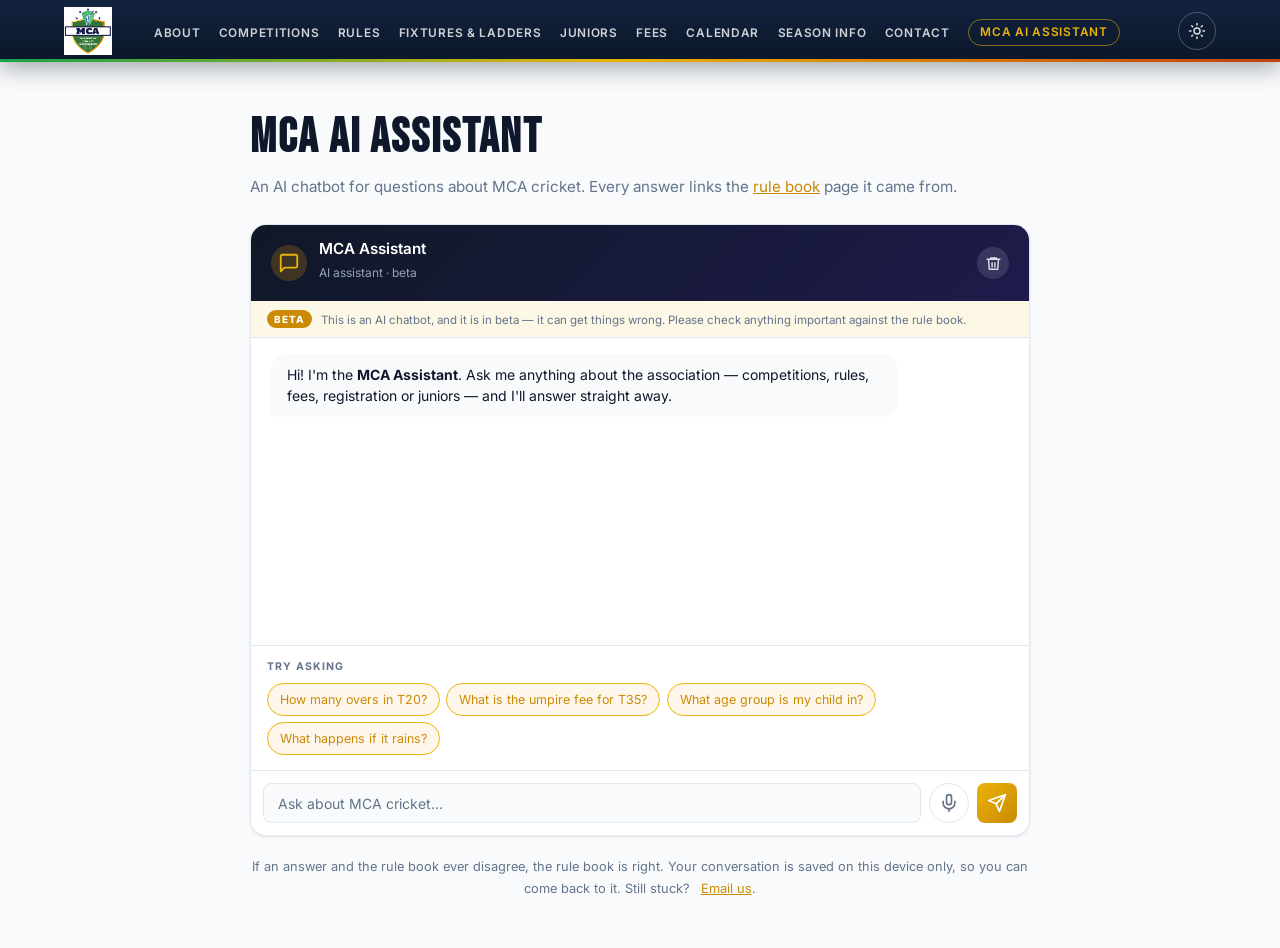
==== commit 75cdd2a7: "Navy header with a visible mobile menu, Fixtures section, saved chats The header was a pale grey tha" ====
--- a/chat.html
+++ b/chat.html
@@ -10,11 +10,11 @@
   </script>
   <meta charset="UTF-8" />
   <meta name="viewport" content="width=device-width, initial-scale=1.0" />
-  <title>Ask the MCA Assistant | Melbourne Cricket Association</title>
-  <meta name="description" content="Ask the Melbourne Cricket Association assistant about competitions, rules, fees and junior cricket. Answers straight away, with the rule book page they came from." />
+  <title>MCA AI Assistant | Melbourne Cricket Association</title>
+  <meta name="description" content="An AI chatbot for Melbourne Cricket Association competitions, rules, fees and junior cricket. Answers straight away, with the rule book page they came from. In beta." />
 
   <!-- Shared when the link is posted to WhatsApp, Facebook or a team group -->
-  <meta property="og:title" content="Ask the MCA Assistant" />
+  <meta property="og:title" content="MCA AI Assistant" />
   <meta property="og:description" content="Answers on MCA competitions, rules, fees and juniors — straight away, with the rule book page they came from." />
   <meta property="og:type" content="website" />
   <meta property="og:url" content="https://www.mcacric.com/chat" />
@@ -39,36 +39,32 @@
       </a>
       <nav class="nav">
         <ul class="nav-list">
+          <li><a href="index.html#about" class="nav-link">About</a></li>
           <li><a href="index.html#competitions" class="nav-link">Competitions</a></li>
+          <li><a href="index.html#rules" class="nav-link">Rules</a></li>
+          <li><a href="index.html#fixtures" class="nav-link">Fixtures &amp; Ladders</a></li>
           <li><a href="index.html#juniors" class="nav-link">Juniors</a></li>
           <li><a href="index.html#fees" class="nav-link">Fees</a></li>
-          <li><a href="index.html#rules" class="nav-link">Rules</a></li>
+          <li><a href="index.html#calendar" class="nav-link">Calendar</a></li>
+          <li><a href="index.html#register" class="nav-link">Season Info</a></li>
           <li><a href="index.html#contact" class="nav-link">Contact</a></li>
+          <li><a href="chat.html" class="nav-link nav-link-assistant" aria-current="page">MCA AI Assistant</a></li>
         </ul>
       </nav>
-      <a href="index.html" class="btn btn-gold nav-cta">Main Site</a>
-        <button id="theme-toggle" class="theme-toggle" type="button" aria-label="Switch between light and dark mode">
+              <button id="theme-toggle" class="theme-toggle" type="button" aria-label="Switch between light and dark mode">
           <svg class="theme-icon-sun" viewBox="0 0 24 24" fill="none" stroke="currentColor" stroke-width="2" stroke-linecap="round"><circle cx="12" cy="12" r="4"/><path d="M12 2v2M12 20v2M4.9 4.9l1.4 1.4M17.7 17.7l1.4 1.4M2 12h2M20 12h2M4.9 19.1l1.4-1.4M17.7 6.3l1.4-1.4"/></svg>
           <svg class="theme-icon-moon" viewBox="0 0 24 24" fill="currentColor"><path d="M21 12.8A9 9 0 1111.2 3a7 7 0 009.8 9.8z"/></svg>
         </button>
-      <button id="hamburger" class="hamburger" aria-label="Toggle menu">
-        <span></span><span></span><span></span>
-      </button>
     </div>
   </header>
 
   <main class="chat-page">
     <div class="container chat-page-inner">
       <div class="chat-page-intro">
-        <h1>Ask the MCA Assistant</h1>
+        <h1>MCA AI Assistant</h1>
         <p>
-          Got a question about MCA cricket? Ask it below and you'll get an answer
-          straight away, along with the <a href="index.html#rules">rule book</a> page
-          it came from.
-        </p>
-        <p class="chat-page-note">
-          If it can't help, email us at
-          <a href="mailto:melbournecricketassociation@gmail.com">melbournecricketassociation@gmail.com</a>.
+          An AI chatbot for questions about MCA cricket. Every answer links the
+          <a href="index.html#rules">rule book</a> page it came from.
         </p>
       </div>
 
@@ -82,18 +78,23 @@
             </div>
             <div>
               <h4>MCA Assistant</h4>
-              <span class="chatbot-status">Competitions · Rules · Fees · Juniors</span>
+              <span class="chatbot-status">AI assistant &middot; beta</span>
             </div>
           </div>
+          <button id="chatbot-clear" class="chatbot-clear" type="button" aria-label="Clear this conversation" title="Clear this conversation">
+            <svg viewBox="0 0 24 24" width="17" height="17" fill="none" stroke="currentColor" stroke-width="2" stroke-linecap="round" stroke-linejoin="round">
+              <path d="M3 6h18M8 6V4h8v2M19 6l-1 14H6L5 6"/><path d="M10 11v6M14 11v6"/>
+            </svg>
+          </button>
         </div>
         <p class="chat-disclaimer">
           <span class="chat-disclaimer-tag">Beta</span>
-          This assistant is new and can get things wrong. Please check anything important against the rule book.
+          This is an AI chatbot, and it is in beta &mdash; it can get things wrong. Please check anything important against the rule book.
         </p>
         <div id="chatbot-messages" class="chatbot-messages"></div>
         <div id="chatbot-chips" class="chat-chips-dock"></div>
       <div class="chatbot-input-area">
-          <input type="text" id="chatbot-input" class="chatbot-input" placeholder="Ask about MCA rules..." autocomplete="off" />
+          <input type="text" id="chatbot-input" class="chatbot-input" placeholder="Ask about MCA cricket..." autocomplete="off" />
           <button id="chatbot-mic" class="chatbot-mic" aria-label="Ask by voice" title="Ask by voice">
             <svg viewBox="0 0 24 24" width="20" height="20" fill="none" stroke="currentColor" stroke-width="2" stroke-linecap="round" stroke-linejoin="round">
               <rect x="9" y="2" width="6" height="12" rx="3"/><path d="M5 10v2a7 7 0 0014 0v-2"/><line x1="12" y1="19" x2="12" y2="22"/>
@@ -109,7 +110,8 @@
 
       <p class="chat-page-foot">
         If an answer and the rule book ever disagree, the rule book is right.
-        <a href="index.html">← Back to the main site</a>
+        Your conversation is saved on this device only, so you can come back to it.
+        Still stuck? <a href="mailto:melbournecricketassociation@gmail.com">Email us</a>.
       </p>
     </div>
   </main>
--- a/styles.css
+++ b/styles.css
@@ -96,7 +96,6 @@
   background: rgba(11,18,32,0.94);
   box-shadow: 0 1px 3px rgba(0,0,0,0.5);
 }
-[data-theme="dark"] .header.nav-open .nav { background: var(--bg); }
 [data-theme="dark"] .chat-msg-bot code,
 [data-theme="dark"] .chat-cite-tag { background: rgba(255,255,255,0.08); }
 [data-theme="dark"] .chat-msg-bot th { background: rgba(255,255,255,0.05); }
@@ -113,9 +112,9 @@
   flex-shrink: 0;
   margin-left: 1rem;
   border-radius: 50%;
-  border: 1px solid var(--card-border);
+  border: 1px solid rgba(255,255,255,0.25);
   background: transparent;
-  color: var(--text-dim);
+  color: rgba(255,255,255,0.85);
   cursor: pointer;
   transition: color 0.2s, border-color 0.2s, background 0.2s;
 }
@@ -149,6 +148,10 @@
 }
 
 html { scroll-behavior: smooth; }
+/* The bar is fixed, so an anchored section has to stop below it or its
+   heading lands underneath the menu. */
+section[id] { scroll-margin-top: 6.5rem; }
+@media (max-width: 1024px) { section[id] { scroll-margin-top: 6.2rem; } }
 
 body {
   font-family: 'Inter', system-ui, -apple-system, sans-serif;
@@ -187,23 +190,23 @@
 /* ============================================================
    Header
    ============================================================ */
+/* The bar is navy in both themes — a pale grey header washed out against the
+   hero photo. The 3px strip along the bottom carries the competition colours. */
 .header {
   position: fixed;
   top: 0; left: 0; right: 0;
   z-index: 1000;
-  padding: 1.25rem 0;
-  background: rgba(255,255,255,0.8);
-  backdrop-filter: blur(12px);
-  -webkit-backdrop-filter: blur(12px);
-  transition: padding 0.3s, background 0.3s, box-shadow 0.3s;
+  padding: 0.9rem 0 0.62rem;
+  background:
+    linear-gradient(90deg, var(--green) 0%, var(--gold) 48%, var(--orange) 100%) bottom left / 100% 3px no-repeat,
+    linear-gradient(180deg, #12233f 0%, #0b1729 100%);
+  box-shadow: 0 2px 20px rgba(4,10,20,0.28);
+  transition: padding 0.3s, box-shadow 0.3s;
 }
 
 .header.scrolled {
-  padding: 0.6rem 0;
-  background: rgba(255,255,255,0.95);
-  backdrop-filter: blur(16px);
-  -webkit-backdrop-filter: blur(16px);
-  box-shadow: 0 1px 3px rgba(0,0,0,0.08), 0 1px 2px rgba(0,0,0,0.04);
+  padding: 0.45rem 0 0.45rem;
+  box-shadow: 0 4px 26px rgba(4,10,20,0.4);
 }
 
 .header-inner {
@@ -214,8 +217,8 @@
 }
 .logo { flex-shrink: 0; }
 
-.logo img { height: 72px; width: auto; transition: height 0.3s; }
-.header.scrolled .logo img { height: 52px; }
+.logo img { height: 64px; width: auto; transition: height 0.3s; }
+.header.scrolled .logo img { height: 48px; }
 
 .nav-list {
   display: flex;
@@ -224,14 +227,23 @@
 
 .nav-link {
   white-space: nowrap;
-  font-size: 0.76rem;
+  font-size: 0.74rem;
   font-weight: 600;
-  color: var(--text-dim);
-  transition: color 0.2s;
+  color: rgba(255,255,255,0.8);
+  transition: color 0.2s, background 0.2s;
   text-transform: uppercase;
   letter-spacing: 0.06em;
 }
 .nav-link:hover { color: var(--gold); }
+
+/* The assistant reads as a thing you can open, not another page anchor */
+.nav-link-assistant {
+  padding: 0.34rem 0.7rem;
+  border-radius: 999px;
+  border: 1px solid rgba(234,179,8,0.55);
+  color: var(--gold);
+}
+.nav-link-assistant:hover { background: rgba(234,179,8,0.16); color: #fff; }
 
 .nav-cta { margin-left: auto; white-space: nowrap; }
 .nav-cta + .theme-toggle { margin-left: 1rem; }
@@ -269,87 +281,52 @@
 }
 .btn-outline:hover { border-color: var(--gold); color: var(--gold); }
 
-/* Hamburger */
-.hamburger {
-  display: none;
-  flex-direction: column;
-  gap: 5px;
-  background: none;
-  border: none;
-  cursor: pointer;
-  padding: 4px;
-  z-index: 1001;
-}
-.hamburger span {
-  display: block;
-  width: 24px;
-  height: 2px;
-  background: var(--text);
-  border-radius: 2px;
-  transition: transform 0.3s, opacity 0.3s;
-}
-
-/* Mobile nav */
+/* Mobile nav — the links stay on the bar as a scrolling strip rather than
+   hiding behind a burger. Ten items will not fit on one line at 390px, so the
+   row scrolls sideways; everything is visible and one tap away. */
 @media (max-width: 1024px) {
-  .nav, .nav-cta { display: none; }
-  .hamburger { display: flex; }
-
-  .header-inner { justify-content: flex-start; }
+  .nav-cta { display: none; }
+
+  .header { padding: 0.5rem 0 0; }
+  .header.scrolled { padding: 0.35rem 0 0; }
+  .header-inner { flex-wrap: wrap; row-gap: 0.35rem; column-gap: 0.5rem; }
   .logo { margin-right: auto; }
-  .theme-toggle { margin-left: 0.5rem; margin-right: 0.6rem; }
-
-  /* backdrop-filter on .header makes it the containing block for fixed
-     children, which trapped this overlay inside the header strip and
-     spilled the links onto the page. Dropping the filter while the menu
-     is open lets inset:0 mean the viewport again. */
-  .header.nav-open {
-    backdrop-filter: none;
-    -webkit-backdrop-filter: none;
-    background: transparent;
-    box-shadow: none;
+  .logo img { height: 46px; }
+  .header.scrolled .logo img { height: 40px; }
+  .theme-toggle { margin-left: 0.5rem; width: 34px; height: 34px; }
+
+  .nav {
+    order: 3;
+    flex: 0 0 100%;
+    min-width: 0;
+    padding-bottom: 0.5rem;
+    overflow-x: auto;
+    overscroll-behavior-x: contain;
+    -webkit-overflow-scrolling: touch;
+    scrollbar-width: none;
+    /* Fades the last pill at the right edge so the row reads as scrollable */
+    -webkit-mask-image: linear-gradient(90deg, #000 88%, transparent 100%);
+    mask-image: linear-gradient(90deg, #000 88%, transparent 100%);
   }
-
-  .header.nav-open .nav {
-    display: flex;
-    position: fixed;
-    inset: 0;
-    z-index: 1200;
-    background: var(--bg);
-    flex-direction: column;
-    align-items: stretch;
-    justify-content: center;
-    padding: 5.5rem 1.5rem 2rem;
-    overflow-y: auto;
+  .nav::-webkit-scrollbar { display: none; }
+
+  .nav-list { flex-wrap: nowrap; gap: 0.35rem; }
+  .nav-list li { flex: 0 0 auto; }
+  .nav-link {
+    display: block;
+    padding: 0.32rem 0.6rem;
+    border-radius: 999px;
+    background: rgba(255,255,255,0.09);
+    color: rgba(255,255,255,0.92);
+    font-size: 0.6rem;
+    letter-spacing: 0.04em;
   }
-  .header.nav-open .nav-list {
-    flex-direction: column;
-    gap: 0;
-    width: 100%;
-    max-width: 26rem;
-    margin: 0 auto;
+  .nav-link:active { background: rgba(234,179,8,0.28); color: #fff; }
+  .nav-link-assistant {
+    background: rgba(234,179,8,0.18);
+    border-color: rgba(234,179,8,0.6);
+    color: var(--gold);
   }
-  .header.nav-open .nav-list li { border-bottom: 1px solid var(--card-border); }
-  .header.nav-open .nav-list li:last-child { border-bottom: none; }
-  .header.nav-open .nav-link {
-    display: block;
-    padding: 1.05rem 0.25rem;
-    font-size: 1.05rem;
-    letter-spacing: 0.06em;
-    color: var(--text);
-  }
-  .header.nav-open .nav-link:hover,
-  .header.nav-open .nav-link:active { color: var(--gold-dark); }
-
-  /* Hamburger becomes the close control, above the overlay */
-  .header.nav-open .hamburger { z-index: 1300; }
-  .header.nav-open .hamburger span { background: var(--text); }
-  .header.nav-open .hamburger span:nth-child(1) { transform: translateY(7px) rotate(45deg); }
-  .header.nav-open .hamburger span:nth-child(2) { opacity: 0; }
-  .header.nav-open .hamburger span:nth-child(3) { transform: translateY(-7px) rotate(-45deg); }
-
-  /* Keep the logo and theme toggle usable while the menu is open */
-  .header.nav-open .logo,
-  .header.nav-open .theme-toggle { position: relative; z-index: 1300; }
 }
 
 /* ============================================================
@@ -808,62 +785,77 @@
 /* ============================================================
    Calendar / Timeline
    ============================================================ */
-.timeline {
-  position: relative;
-  display: flex;
+.calendar-grid {
+  display: grid;
+  grid-template-columns: repeat(auto-fit, minmax(260px, 1fr));
+  gap: 1.25rem;
+}
+.cal-card {
+  display: flex;
+  flex-direction: column;
+  padding: 1.4rem;
+  border-radius: var(--radius);
+  border: 1px solid var(--card-border);
+  background: var(--card-bg);
+}
+.cal-card-top {
+  display: flex;
+  align-items: flex-start;
   justify-content: space-between;
-  align-items: flex-start;
-  gap: 1rem;
-  padding: 2rem 0;
-  overflow-x: auto;
-}
-
-.timeline-line {
-  position: absolute;
-  top: 2.75rem;
-  left: 0;
-  right: 0;
-  height: 3px;
-  background: linear-gradient(90deg, var(--green), var(--gold), var(--orange), var(--blue), var(--maroon));
-  border-radius: 2px;
-}
-
-.timeline-item {
-  display: flex;
-  flex-direction: column;
-  align-items: center;
-  min-width: 110px;
-  position: relative;
-  z-index: 1;
-}
-
-.timeline-dot {
-  width: 20px;
-  height: 20px;
-  border-radius: 50%;
-  margin-bottom: 1rem;
-  border: 3px solid #fff;
-  box-shadow: 0 0 0 2px currentColor, 0 2px 8px rgba(0,0,0,0.1);
-}
-.dot-green  { background: var(--green);  color: var(--green); }
-.dot-orange { background: var(--orange); color: var(--orange); }
-.dot-gold   { background: var(--gold);   color: var(--gold); }
-.dot-blue   { background: var(--blue);   color: var(--blue); }
-.dot-maroon { background: var(--maroon); color: var(--maroon); }
-
-.timeline-content { text-align: center; }
-.timeline-date {
-  display: block;
-  font-family: 'Bebas Neue', cursive;
-  font-size: 1.25rem;
+  gap: 0.6rem;
+  margin-bottom: 0.9rem;
+}
+.cal-card-top h3 { font-size: 1rem; font-weight: 700; line-height: 1.3; }
+.cal-status {
+  flex-shrink: 0;
+  padding: 0.2rem 0.55rem;
+  border-radius: 999px;
+  font-size: 0.62rem;
+  font-weight: 800;
+  letter-spacing: 0.06em;
+  text-transform: uppercase;
+  white-space: nowrap;
+}
+.cal-status-now { background: rgba(22,163,74,0.14); color: #15803d; }
+.cal-status-done { background: rgba(100,116,139,0.16); color: var(--text-dim); }
+[data-theme="dark"] .cal-status-now { background: rgba(22,163,74,0.24); color: #4ade80; }
+
+.cal-dl { margin: 0 0 1rem; }
+.cal-dl > div {
+  display: flex;
+  justify-content: space-between;
+  gap: 0.75rem;
+  padding: 0.42rem 0;
+  border-bottom: 1px solid var(--card-border);
+}
+.cal-dl > div:last-child { border-bottom: none; }
+.cal-dl dt {
+  flex-shrink: 0;
+  font-size: 0.76rem;
+  font-weight: 600;
+  color: var(--text-dim);
+}
+.cal-dl dd {
+  margin: 0;
+  text-align: right;
+  font-size: 0.82rem;
   color: var(--text);
 }
-.timeline-label {
-  display: block;
-  font-size: 0.8rem;
-  color: var(--text-dim);
-  max-width: 130px;
-}
+.cal-card > a {
+  margin-top: auto;
+  font-size: 0.82rem;
+  font-weight: 600;
+  color: var(--gold-dark);
+}
+.cal-card > a:hover { text-decoration: underline; }
+
+.cal-note {
+  margin-top: 1.5rem;
+  text-align: center;
+  font-size: 0.84rem;
+  color: var(--text-dim);
+}
+
 
 /* ============================================================
    Fees
@@ -1125,6 +1117,73 @@
   text-align: center;
   font-size: 0.8rem;
   color: var(--surface-deep-dim);
+}
+
+/* ============================================================
+   Fixtures & Ladders
+   ============================================================ */
+.fixtures-main {
+  display: flex;
+  align-items: center;
+  justify-content: space-between;
+  flex-wrap: wrap;
+  gap: 1.25rem;
+  padding: 1.75rem;
+  border-radius: var(--radius-lg);
+  background: linear-gradient(120deg, #12233f 0%, #0b1729 100%);
+  box-shadow: 0 18px 40px rgba(4,10,20,0.22);
+  color: #fff;
+}
+.fixtures-main-text { flex: 1 1 22rem; min-width: 0; }
+.fixtures-main-text h3 {
+  font-family: 'Bebas Neue', sans-serif;
+  font-size: 1.65rem;
+  letter-spacing: 0.03em;
+  margin-bottom: 0.4rem;
+}
+.fixtures-main-text p {
+  color: rgba(255,255,255,0.78);
+  font-size: 0.92rem;
+  line-height: 1.6;
+  margin: 0;
+}
+.fixtures-cta { flex-shrink: 0; }
+
+.fixtures-grid {
+  display: grid;
+  grid-template-columns: repeat(auto-fit, minmax(240px, 1fr));
+  gap: 1.25rem;
+  margin-top: 1.5rem;
+}
+.fixture-card {
+  padding: 1.35rem;
+  border-radius: var(--radius);
+  border: 1px solid var(--card-border);
+  background: var(--card-bg);
+  transition: transform 0.2s, box-shadow 0.2s;
+}
+.fixture-card:hover { transform: translateY(-3px); box-shadow: 0 14px 30px rgba(0,0,0,0.10); }
+.fixture-card h4 {
+  font-size: 1.02rem;
+  font-weight: 700;
+  margin-bottom: 0.35rem;
+}
+.fixture-card p {
+  color: var(--text-dim);
+  font-size: 0.88rem;
+  line-height: 1.55;
+  margin-bottom: 0.7rem;
+}
+.fixture-card a {
+  font-size: 0.85rem;
+  font-weight: 600;
+  color: var(--gold-dark);
+}
+.fixture-card a:hover { text-decoration: underline; }
+
+@media (max-width: 640px) {
+  .fixtures-main { padding: 1.25rem; }
+  .fixtures-cta { width: 100%; }
 }
 
 /* ============================================================
@@ -1164,9 +1223,6 @@
 .chat-launch:hover { transform: translateY(-2px); box-shadow: 0 14px 34px rgba(0,0,0,0.26), 0 4px 16px rgba(202,138,4,0.45); }
 /* The assistant page is the chat, so it has no launcher to open */
 body[data-chat-page] .chat-launch { display: none; }
-/* The header is its own stacking context at z-index 1000, so the mobile menu
-   overlay inside it can never paint above the launcher — hide it instead. */
-.header.nav-open ~ #chatbot .chat-launch { opacity: 0; pointer-events: none; }
 .chat-launch svg { flex-shrink: 0; }
 .chat-launch .chatbot-icon-close { display: none; }
 .chat-launch.active .chatbot-icon-open { display: none; }
@@ -1538,52 +1594,6 @@
 
 .chatbot-input:disabled,
 .chatbot-send:disabled { opacity: 0.5; cursor: not-allowed; }
-
-/* ---- Phones: the calendar becomes a proper vertical timeline ----------- */
-@media (max-width: 640px) {
-  .timeline {
-    position: relative;
-    flex-direction: column;
-    align-items: stretch;
-    gap: 0;
-    padding: 0.5rem 0 0.5rem 2rem;
-    overflow: visible;
-  }
-  /* Continuous rail behind the dots */
-  .timeline::before {
-    content: '';
-    position: absolute;
-    left: 9px;
-    top: 1.1rem;
-    bottom: 1.1rem;
-    width: 2px;
-    border-radius: 2px;
-    background: linear-gradient(to bottom, var(--green), var(--orange), var(--gold), var(--blue), var(--maroon));
-  }
-  .timeline-line { display: none; }
-
-  .timeline-item {
-    position: relative;
-    flex-direction: row;
-    align-items: flex-start;
-    min-width: 0;
-    width: 100%;
-    padding-bottom: 1.5rem;
-  }
-  .timeline-item:last-child { padding-bottom: 0; }
-
-  .timeline-dot {
-    position: absolute;
-    left: -2rem;
-    top: 0.15rem;
-    margin: 0;
-    width: 20px;
-    height: 20px;
-  }
-  .timeline-content { text-align: left; }
-  .timeline-date { font-size: 1.15rem; }
-  .timeline-label { max-width: none; }
-}
 
 /* ---- Phones: the panel becomes a full-width sheet ---------------------- */
 @media (max-width: 640px) {
@@ -1628,6 +1638,36 @@
   }
 }
 
+/* Divider between a restored conversation and whatever is asked next */
+.chat-resumed {
+  align-self: center;
+  margin: 0.35rem 0 0.15rem;
+  padding: 0.2rem 0.7rem;
+  border-radius: 999px;
+  background: var(--bg-light);
+  color: var(--text-dim);
+  font-size: 0.68rem;
+  letter-spacing: 0.02em;
+}
+
+/* Header controls */
+.chatbot-clear {
+  display: inline-flex;
+  align-items: center;
+  justify-content: center;
+  width: 32px;
+  height: 32px;
+  margin-left: auto;
+  flex-shrink: 0;
+  border: none;
+  border-radius: 50%;
+  background: rgba(255,255,255,0.12);
+  color: rgba(255,255,255,0.85);
+  cursor: pointer;
+  transition: background 0.2s, color 0.2s;
+}
+.chatbot-clear:hover { background: rgba(255,255,255,0.22); color: #fff; }
+
 /* Beta notice — shown the moment the chat is opened, and it stays put */
 .chat-disclaimer {
   flex-shrink: 0;
@@ -1768,8 +1808,6 @@
   .fees-grid { grid-template-columns: 1fr; }
   .rules-card { flex-direction: column; text-align: center; }
   .rules-btn { width: 100%; }
-  .timeline { flex-direction: column; align-items: flex-start; }
-  .timeline-line { display: none; }
   .chatbot-panel { width: calc(100vw - 2rem); right: 1rem; bottom: 5.5rem; }
 }
 
@@ -1866,7 +1904,7 @@
   background: var(--card-bg);
   /* Chips wrap onto as many rows as they need; the dock scrolls rather than
      letting them run off the right edge or shove the composer off-screen. */
-  max-height: 45%;
+  max-height: 38%;
   overflow-y: auto;
 }
 .chat-chips-dock:not(:empty) { border-top: 1px solid var(--card-border); }
@@ -1889,6 +1927,41 @@
   .chat-chips { padding: 0.6rem 0.75rem; gap: 0.35rem; }
   .chat-chips-label { display: none; }
   .chat-chip { font-size: 0.74rem; padding: 0.4rem 0.65rem; }
+}
+
+/* On a phone the assistant page is an app screen, not a document: it fills the
+   viewport exactly so the text box and send button are on screen from the
+   start, with no scrolling to find them. */
+@media (max-width: 900px) {
+  .chat-page {
+    display: flex;
+    flex-direction: column;
+    height: 100vh;
+    height: 100dvh;
+    min-height: 0;
+    padding: 0;
+  }
+  .chat-page-inner {
+    flex: 1;
+    min-height: 0;
+    display: flex;
+    flex-direction: column;
+    padding-top: 6.4rem;
+    padding-bottom: max(0.75rem, env(safe-area-inset-bottom));
+  }
+  .chat-page-intro { margin-bottom: 0.7rem; }
+  .chat-page-intro h1 { font-size: 1.55rem; margin-bottom: 0.35rem; }
+  .chat-page-intro p { font-size: 0.82rem; line-height: 1.5; margin-bottom: 0.35rem; }
+  .chat-page-note { font-size: 0.78rem !important; }
+
+  .chatbot-panel.chatbot-panel-page {
+    flex: 1 1 auto;
+    min-height: 0;
+    height: auto;
+    max-height: none;
+  }
+
+  .chat-page-foot { margin-top: 0.6rem; font-size: 0.72rem; }
 }
 
 /* ============================================================
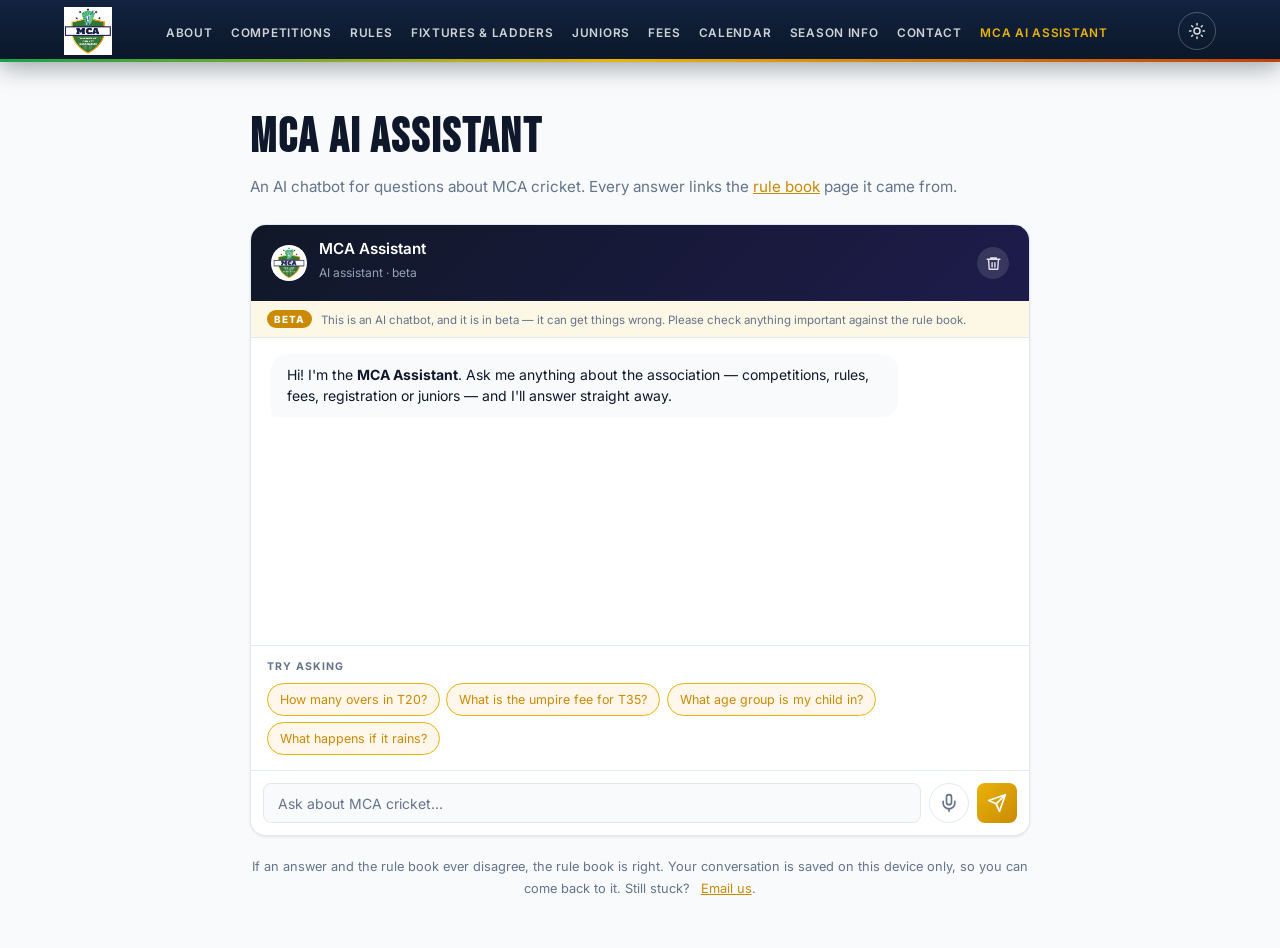
==== commit f12a6ed4: "MCA logo in the chat, a fitted header menu, the hamburger back, and Ask MCA The header menu items we" ====
--- a/chat.html
+++ b/chat.html
@@ -51,10 +51,26 @@
           <li><a href="chat.html" class="nav-link nav-link-assistant" aria-current="page">MCA AI Assistant</a></li>
         </ul>
       </nav>
-              <button id="theme-toggle" class="theme-toggle" type="button" aria-label="Switch between light and dark mode">
+            <a href="chat.html" class="ask-mca" aria-label="Open the MCA Assistant">
+        <svg viewBox="0 0 24 24" width="17" height="17" fill="none" stroke="currentColor" stroke-width="2" stroke-linecap="round" stroke-linejoin="round">
+          <path d="M21 15a2 2 0 01-2 2H7l-4 4V5a2 2 0 012-2h14a2 2 0 012 2z"/>
+        </svg>
+        <span>Ask MCA</span>
+      </a>
+        <button id="theme-toggle" class="theme-toggle" type="button" aria-label="Switch between light and dark mode">
           <svg class="theme-icon-sun" viewBox="0 0 24 24" fill="none" stroke="currentColor" stroke-width="2" stroke-linecap="round"><circle cx="12" cy="12" r="4"/><path d="M12 2v2M12 20v2M4.9 4.9l1.4 1.4M17.7 17.7l1.4 1.4M2 12h2M20 12h2M4.9 19.1l1.4-1.4M17.7 6.3l1.4-1.4"/></svg>
           <svg class="theme-icon-moon" viewBox="0 0 24 24" fill="currentColor"><path d="M21 12.8A9 9 0 1111.2 3a7 7 0 009.8 9.8z"/></svg>
         </button>
+      <button id="hamburger" class="hamburger" type="button" aria-label="Open the menu" aria-expanded="false">
+        <span></span><span></span><span></span>
+      </button>
+      <nav class="quicknav" aria-label="Quick links">
+        <a href="index.html#about" class="quicknav-link">About</a>
+        <a href="index.html#competitions" class="quicknav-link quicknav-optional">Comps</a>
+        <a href="index.html#rules" class="quicknav-link">Rules</a>
+        <a href="index.html#fixtures" class="quicknav-link">Fixtures</a>
+        <a href="index.html#juniors" class="quicknav-link">Juniors</a>
+      </nav>
     </div>
   </header>
 
@@ -72,9 +88,7 @@
         <div class="chatbot-header">
           <div class="chatbot-header-info">
             <div class="chatbot-avatar">
-              <svg viewBox="0 0 24 24" width="22" height="22" fill="none" stroke="currentColor" stroke-width="2" stroke-linecap="round" stroke-linejoin="round">
-                <path d="M21 15a2 2 0 01-2 2H7l-4 4V5a2 2 0 012-2h14a2 2 0 012 2z"/>
-              </svg>
+              <img src="logo.png" alt="MCA" />
             </div>
             <div>
               <h4>MCA Assistant</h4>
--- a/styles.css
+++ b/styles.css
@@ -236,17 +236,59 @@
 }
 .nav-link:hover { color: var(--gold); }
 
-/* The assistant reads as a thing you can open, not another page anchor */
-.nav-link-assistant {
-  padding: 0.34rem 0.7rem;
-  border-radius: 999px;
-  border: 1px solid rgba(234,179,8,0.55);
-  color: var(--gold);
-}
-.nav-link-assistant:hover { background: rgba(234,179,8,0.16); color: #fff; }
+.nav-link-assistant { color: var(--gold); }
+.nav-link-assistant:hover { color: #fff; }
 
 .nav-cta { margin-left: auto; white-space: nowrap; }
 .nav-cta + .theme-toggle { margin-left: 1rem; }
+
+/* "Ask MCA" on the bar — the same panel the bottom-right launcher opens */
+.ask-mca {
+  display: inline-flex;
+  align-items: center;
+  gap: 0.4rem;
+  flex-shrink: 0;
+  height: 34px;
+  padding: 0 0.8rem;
+  border: 1px solid rgba(234,179,8,0.55);
+  border-radius: 999px;
+  background: rgba(234,179,8,0.14);
+  color: var(--gold);
+  font-family: 'Inter', sans-serif;
+  font-size: 0.74rem;
+  font-weight: 700;
+  letter-spacing: 0.04em;
+  text-transform: uppercase;
+  white-space: nowrap;
+  cursor: pointer;
+  transition: background 0.2s, color 0.2s;
+}
+.ask-mca:hover { background: rgba(234,179,8,0.3); color: #fff; }
+.ask-mca svg { flex-shrink: 0; }
+
+/* Hamburger — the full menu, on top of the few links that fit on the bar */
+.hamburger {
+  display: none;
+  flex-direction: column;
+  gap: 5px;
+  flex-shrink: 0;
+  background: none;
+  border: none;
+  cursor: pointer;
+  padding: 5px;
+  z-index: 1301;
+}
+.hamburger span {
+  display: block;
+  width: 22px;
+  height: 2px;
+  background: #fff;
+  border-radius: 2px;
+  transition: transform 0.3s, opacity 0.3s;
+}
+
+/* The bar's own short links. Desktop uses the full .nav instead. */
+.quicknav { display: none; }
 
 /* Buttons */
 .btn {
@@ -281,52 +323,108 @@
 }
 .btn-outline:hover { border-color: var(--gold); color: var(--gold); }
 
-/* Mobile nav — the links stay on the bar as a scrolling strip rather than
-   hiding behind a burger. Ten items will not fit on one line at 390px, so the
-   row scrolls sideways; everything is visible and one tap away. */
+/* Mobile nav — a handful of short links sit on the bar itself and share the
+   width equally so nothing is ever clipped or half-hidden. The full menu is
+   behind the burger. */
 @media (max-width: 1024px) {
-  .nav-cta { display: none; }
+  .nav, .nav-cta { display: none; }
+  .hamburger { display: flex; }
 
   .header { padding: 0.5rem 0 0; }
   .header.scrolled { padding: 0.35rem 0 0; }
-  .header-inner { flex-wrap: wrap; row-gap: 0.35rem; column-gap: 0.5rem; }
+  .header-inner { flex-wrap: wrap; row-gap: 0.4rem; column-gap: 0.5rem; }
   .logo { margin-right: auto; }
   .logo img { height: 46px; }
   .header.scrolled .logo img { height: 40px; }
-  .theme-toggle { margin-left: 0.5rem; width: 34px; height: 34px; }
-
-  .nav {
+  .theme-toggle { margin-left: 0.25rem; width: 34px; height: 34px; }
+  .ask-mca { height: 32px; padding: 0 0.65rem; font-size: 0.68rem; gap: 0.32rem; }
+
+  .quicknav {
     order: 3;
+    display: flex;
     flex: 0 0 100%;
     min-width: 0;
+    gap: 0.3rem;
     padding-bottom: 0.5rem;
-    overflow-x: auto;
-    overscroll-behavior-x: contain;
-    -webkit-overflow-scrolling: touch;
-    scrollbar-width: none;
-    /* Fades the last pill at the right edge so the row reads as scrollable */
-    -webkit-mask-image: linear-gradient(90deg, #000 88%, transparent 100%);
-    mask-image: linear-gradient(90deg, #000 88%, transparent 100%);
   }
-  .nav::-webkit-scrollbar { display: none; }
-
-  .nav-list { flex-wrap: nowrap; gap: 0.35rem; }
-  .nav-list li { flex: 0 0 auto; }
-  .nav-link {
-    display: block;
-    padding: 0.32rem 0.6rem;
+  .quicknav-link {
+    flex: 1 1 0;
+    min-width: 0;
+    padding: 0.36rem 0.2rem;
     border-radius: 999px;
     background: rgba(255,255,255,0.09);
     color: rgba(255,255,255,0.92);
-    font-size: 0.6rem;
-    letter-spacing: 0.04em;
+    font-size: 0.62rem;
+    font-weight: 600;
+    letter-spacing: 0.03em;
+    text-transform: uppercase;
+    text-align: center;
+    /* Every label fits; this is a guard, not the normal state */
+    overflow: hidden;
+    text-overflow: ellipsis;
+    white-space: nowrap;
   }
-  .nav-link:active { background: rgba(234,179,8,0.28); color: #fff; }
-  .nav-link-assistant {
-    background: rgba(234,179,8,0.18);
-    border-color: rgba(234,179,8,0.6);
-    color: var(--gold);
+  .quicknav-link:active { background: rgba(234,179,8,0.28); }
+
+  /* Under 400px five labels cannot fit without truncating "Fixtures", and a
+     half-word is worse than one fewer link — Competitions stays in the menu. */
+  @media (max-width: 400px) {
+    .quicknav-optional { display: none; }
+    .quicknav-link { font-size: 0.6rem; padding-left: 0.15rem; padding-right: 0.15rem; }
   }
+
+  /* ---- The full menu, opened by the burger ----
+     backdrop-filter on .header would make it the containing block for fixed
+     children and trap this overlay inside the header strip, so the bar uses a
+     plain background and the overlay can mean the viewport by inset: 0. */
+  .header.nav-open { box-shadow: none; }
+
+  .header.nav-open .nav {
+    display: flex;
+    position: fixed;
+    inset: 0;
+    z-index: 1200;
+    background: var(--bg);
+    flex-direction: column;
+    align-items: stretch;
+    justify-content: center;
+    padding: 5.5rem 1.5rem 2rem;
+    overflow-y: auto;
+  }
+  .header.nav-open .nav-list {
+    flex-direction: column;
+    gap: 0;
+    width: 100%;
+    max-width: 26rem;
+    margin: 0 auto;
+  }
+  .header.nav-open .nav-list li { border-bottom: 1px solid var(--card-border); }
+  .header.nav-open .nav-list li:last-child { border-bottom: none; }
+  .header.nav-open .nav-link {
+    display: block;
+    padding: 1.05rem 0.25rem;
+    font-size: 1.05rem;
+    letter-spacing: 0.06em;
+    color: var(--text);
+    background: none;
+    border-radius: 0;
+  }
+  .header.nav-open .nav-link-assistant {
+    color: var(--gold-dark);
+    border: none;
+  }
+
+  /* Burger becomes the close control, above the overlay */
+  .header.nav-open .hamburger span { background: var(--text); }
+  .header.nav-open .hamburger span:nth-child(1) { transform: translateY(7px) rotate(45deg); }
+  .header.nav-open .hamburger span:nth-child(2) { opacity: 0; }
+  .header.nav-open .hamburger span:nth-child(3) { transform: translateY(-7px) rotate(-45deg); }
+
+  /* Keep the bar's own controls usable while the menu is open */
+  .header.nav-open .logo,
+  .header.nav-open .ask-mca,
+  .header.nav-open .theme-toggle { position: relative; z-index: 1300; }
+  .header.nav-open .quicknav { visibility: hidden; }
 }
 
 /* ============================================================
@@ -1221,8 +1319,13 @@
 /* The label is the point of the button — it never collapses to a bare icon */
 .chat-launch-label { display: inline; }
 .chat-launch:hover { transform: translateY(-2px); box-shadow: 0 14px 34px rgba(0,0,0,0.26), 0 4px 16px rgba(202,138,4,0.45); }
-/* The assistant page is the chat, so it has no launcher to open */
-body[data-chat-page] .chat-launch { display: none; }
+/* The assistant page is the chat, so it needs neither the launcher nor a
+   button inviting you to the place you are already standing. */
+body[data-chat-page] .chat-launch,
+body[data-chat-page] .ask-mca { display: none; }
+/* The header is its own stacking context at z-index 1000, so the menu overlay
+   inside it can never paint above the launcher — hide the launcher instead. */
+.header.nav-open ~ #chatbot .chat-launch { opacity: 0; pointer-events: none; }
 .chat-launch svg { flex-shrink: 0; }
 .chat-launch .chatbot-icon-close { display: none; }
 .chat-launch.active .chatbot-icon-open { display: none; }
@@ -1415,13 +1518,22 @@
   width: 36px;
   height: 36px;
   border-radius: 50%;
-  background: rgba(245,158,11,0.2);
+  overflow: hidden;
+  flex-shrink: 0;
+  background: #fff;
   display: flex;
   align-items: center;
   justify-content: center;
   color: var(--gold);
   flex-shrink: 0;
 }
+.chatbot-avatar img {
+  width: 100%;
+  height: 100%;
+  object-fit: contain;
+  padding: 2px;
+}
+
 .chatbot-header h4 {
   font-family: 'Inter', sans-serif;
   font-size: 0.95rem;
@@ -1929,9 +2041,10 @@
   .chat-chip { font-size: 0.74rem; padding: 0.4rem 0.65rem; }
 }
 
-/* On a phone the assistant page is an app screen, not a document: it fills the
-   viewport exactly so the text box and send button are on screen from the
-   start, with no scrolling to find them. */
+/* On a phone the assistant page is an app screen, not a document. Everything
+   above the panel was squeezing the conversation down to a couple of lines on
+   a smaller handset, so only a one-line heading survives and the panel takes
+   the rest of the screen. */
 @media (max-width: 900px) {
   .chat-page {
     display: flex;
@@ -1946,13 +2059,20 @@
     min-height: 0;
     display: flex;
     flex-direction: column;
-    padding-top: 6.4rem;
-    padding-bottom: max(0.75rem, env(safe-area-inset-bottom));
+    width: 94%;
+    padding-top: 6.2rem;
+    padding-bottom: max(0.6rem, env(safe-area-inset-bottom));
   }
-  .chat-page-intro { margin-bottom: 0.7rem; }
-  .chat-page-intro h1 { font-size: 1.55rem; margin-bottom: 0.35rem; }
-  .chat-page-intro p { font-size: 0.82rem; line-height: 1.5; margin-bottom: 0.35rem; }
-  .chat-page-note { font-size: 0.78rem !important; }
+
+  .chat-page-intro { flex: 0 0 auto; margin-bottom: 0.45rem; }
+  .chat-page-intro h1 {
+    font-size: 1.15rem;
+    line-height: 1.2;
+    margin-bottom: 0;
+  }
+  /* The panel's own header and beta strip already say what this is */
+  .chat-page-intro p,
+  .chat-page-foot { display: none; }
 
   .chatbot-panel.chatbot-panel-page {
     flex: 1 1 auto;
@@ -1961,7 +2081,28 @@
     max-height: none;
   }
 
-  .chat-page-foot { margin-top: 0.6rem; font-size: 0.72rem; }
+  /* The conversation keeps a floor; the chips give way instead */
+  .chatbot-panel-page .chatbot-messages { min-height: 6rem; }
+  .chatbot-panel-page .chat-chips-dock { max-height: 30%; }
+
+  /* Fade the last row so a capped list reads as scrollable rather than cut */
+  .chat-chips-dock {
+    -webkit-mask-image: linear-gradient(180deg, #000 84%, transparent 100%);
+    mask-image: linear-gradient(180deg, #000 84%, transparent 100%);
+  }
+
+  /* Trim the panel's own furniture so more of the screen is the conversation */
+  .chatbot-panel-page .chatbot-header { padding: 0.7rem 0.9rem; }
+  .chatbot-panel-page .chatbot-avatar { width: 32px; height: 32px; }
+  .chat-disclaimer { padding: 0.45rem 0.9rem; font-size: 0.68rem; }
+}
+
+/* Short screens — a 5.5" handset with the Safari bars showing has barely
+   500px to work with, so the heading goes too. */
+@media (max-width: 900px) and (max-height: 700px) {
+  .chat-page-intro { display: none; }
+  .chat-page-inner { padding-top: 5.9rem; }
+  .chatbot-panel-page .chat-chips-dock { max-height: 26%; }
 }
 
 /* ============================================================
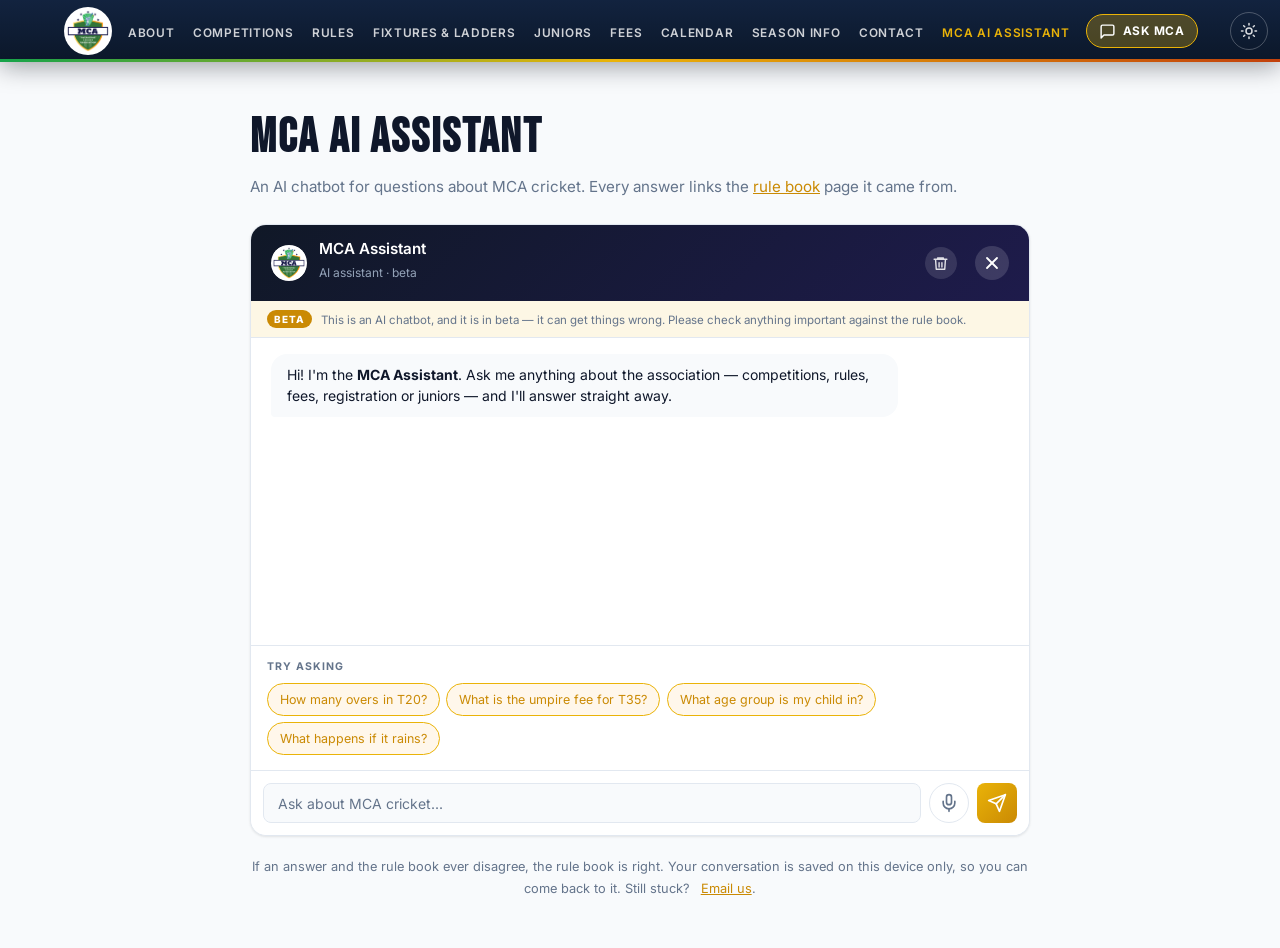
==== commit 3d4a95bc: "A way out of the assistant page, and a header that matches the main site There was no obvious way to" ====
--- a/chat.html
+++ b/chat.html
@@ -51,7 +51,7 @@
           <li><a href="chat.html" class="nav-link nav-link-assistant" aria-current="page">MCA AI Assistant</a></li>
         </ul>
       </nav>
-            <a href="chat.html" class="ask-mca" aria-label="Open the MCA Assistant">
+      <a href="#chatbot-input" class="ask-mca ask-mca-here" aria-current="page" aria-label="You are on the MCA Assistant">
         <svg viewBox="0 0 24 24" width="17" height="17" fill="none" stroke="currentColor" stroke-width="2" stroke-linecap="round" stroke-linejoin="round">
           <path d="M21 15a2 2 0 01-2 2H7l-4 4V5a2 2 0 012-2h14a2 2 0 012 2z"/>
         </svg>
@@ -100,6 +100,11 @@
               <path d="M3 6h18M8 6V4h8v2M19 6l-1 14H6L5 6"/><path d="M10 11v6M14 11v6"/>
             </svg>
           </button>
+          <a href="index.html" class="chatbot-close" aria-label="Close the chat and go back to the site" title="Close and go back to the site">
+            <svg viewBox="0 0 24 24" width="20" height="20" fill="none" stroke="currentColor" stroke-width="2.2" stroke-linecap="round">
+              <line x1="18" y1="6" x2="6" y2="18"/><line x1="6" y1="6" x2="18" y2="18"/>
+            </svg>
+          </a>
         </div>
         <p class="chat-disclaimer">
           <span class="chat-disclaimer-tag">Beta</span>
--- a/styles.css
+++ b/styles.css
@@ -217,8 +217,18 @@
 }
 .logo { flex-shrink: 0; }
 
-.logo img { height: 64px; width: auto; transition: height 0.3s; }
-.header.scrolled .logo img { height: 48px; }
+/* Circular, the same treatment as the avatar in the chat window. The artwork
+   is square (743x748), so a round crop loses nothing off the shield. */
+.logo img {
+  height: 64px;
+  width: 64px;
+  border-radius: 50%;
+  background: #fff;
+  object-fit: contain;
+  padding: 3px;
+  transition: height 0.3s, width 0.3s;
+}
+.header.scrolled .logo img { height: 48px; width: 48px; }
 
 .nav-list {
   display: flex;
@@ -334,8 +344,8 @@
   .header.scrolled { padding: 0.35rem 0 0; }
   .header-inner { flex-wrap: wrap; row-gap: 0.4rem; column-gap: 0.5rem; }
   .logo { margin-right: auto; }
-  .logo img { height: 46px; }
-  .header.scrolled .logo img { height: 40px; }
+  .logo img { height: 46px; width: 46px; padding: 2px; }
+  .header.scrolled .logo img { height: 40px; width: 40px; }
   .theme-toggle { margin-left: 0.25rem; width: 34px; height: 34px; }
   .ask-mca { height: 32px; padding: 0 0.65rem; font-size: 0.68rem; gap: 0.32rem; }
 
@@ -1319,10 +1329,16 @@
 /* The label is the point of the button — it never collapses to a bare icon */
 .chat-launch-label { display: inline; }
 .chat-launch:hover { transform: translateY(-2px); box-shadow: 0 14px 34px rgba(0,0,0,0.26), 0 4px 16px rgba(202,138,4,0.45); }
-/* The assistant page is the chat, so it needs neither the launcher nor a
-   button inviting you to the place you are already standing. */
-body[data-chat-page] .chat-launch,
-body[data-chat-page] .ask-mca { display: none; }
+/* The assistant page is the chat, so the floating launcher would open what is
+   already open. The header keeps its Ask MCA pill so both pages look the same;
+   there it reads as "you are here" and puts the cursor in the box. */
+body[data-chat-page] .chat-launch { display: none; }
+.ask-mca-here {
+  background: rgba(234,179,8,0.28);
+  border-color: var(--gold);
+  color: #fff;
+}
+.ask-mca-here:hover { background: rgba(234,179,8,0.4); }
 /* The header is its own stacking context at z-index 1000, so the menu overlay
    inside it can never paint above the launcher — hide the launcher instead. */
 .header.nav-open ~ #chatbot .chat-launch { opacity: 0; pointer-events: none; }
@@ -1770,6 +1786,7 @@
   width: 32px;
   height: 32px;
   margin-left: auto;
+  margin-right: 0.4rem;
   flex-shrink: 0;
   border: none;
   border-radius: 50%;
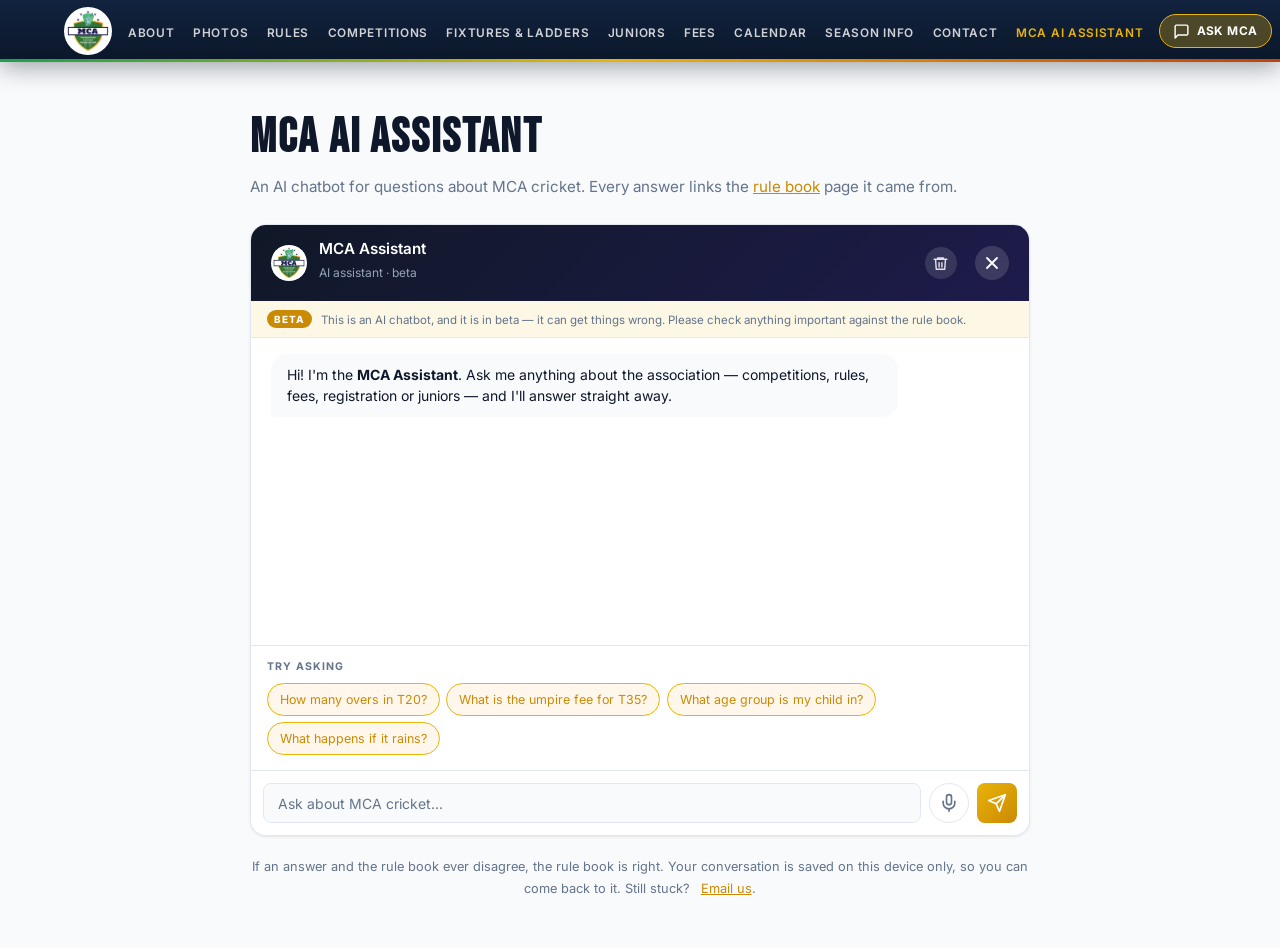
==== commit 3b7f09de: "Photos second on the page, and emoji through the site and the answers Photos moves from ninth to sec" ====
--- a/chat.html
+++ b/chat.html
@@ -40,8 +40,9 @@
       <nav class="nav">
         <ul class="nav-list">
           <li><a href="index.html#about" class="nav-link">About</a></li>
+          <li><a href="index.html#gallery" class="nav-link">Photos</a></li>
+          <li><a href="index.html#rules" class="nav-link">Rules</a></li>
           <li><a href="index.html#competitions" class="nav-link">Competitions</a></li>
-          <li><a href="index.html#rules" class="nav-link">Rules</a></li>
           <li><a href="index.html#fixtures" class="nav-link">Fixtures &amp; Ladders</a></li>
           <li><a href="index.html#juniors" class="nav-link">Juniors</a></li>
           <li><a href="index.html#fees" class="nav-link">Fees</a></li>
@@ -65,8 +66,8 @@
         <span></span><span></span><span></span>
       </button>
       <nav class="quicknav" aria-label="Quick links">
-        <a href="index.html#about" class="quicknav-link">About</a>
-        <a href="index.html#competitions" class="quicknav-link quicknav-optional">Comps</a>
+        <a href="index.html#about" class="quicknav-link quicknav-optional">About</a>
+        <a href="index.html#gallery" class="quicknav-link">Photos</a>
         <a href="index.html#rules" class="quicknav-link">Rules</a>
         <a href="index.html#fixtures" class="quicknav-link">Fixtures</a>
         <a href="index.html#juniors" class="quicknav-link">Juniors</a>
--- a/styles.css
+++ b/styles.css
@@ -1167,6 +1167,7 @@
 .contact-icon-green  { background: rgba(22,163,74,0.15); color: var(--green); }
 .contact-icon-blue   { background: rgba(37,99,235,0.15); color: var(--blue); }
 .contact-icon-orange { background: rgba(234,88,12,0.15); color: var(--orange); }
+.contact-icon-red    { background: rgba(220,38,38,0.14); color: #dc2626; }
 
 .contact-card h3 { font-size: 1.5rem; color: var(--surface-deep-ink); }
 .contact-role {
@@ -1292,6 +1293,38 @@
 @media (max-width: 640px) {
   .fixtures-main { padding: 1.25rem; }
   .fixtures-cta { width: 100%; }
+}
+
+/* ============================================================
+   Emoji and brand marks
+   ============================================================ */
+/* Emoji sit beside a heading, never inside the letterforms — a fixed inline
+   box keeps the text baseline where it was. */
+.section-emoji {
+  display: inline-block;
+  margin-right: 0.5rem;
+  font-size: 0.85em;
+  line-height: 1;
+  vertical-align: baseline;
+  /* Colour emoji ignore the heading's gradient/colour, which is what we want */
+  -webkit-text-fill-color: initial;
+}
+.card-emoji {
+  display: inline-block;
+  margin-right: 0.4rem;
+  font-size: 1em;
+  line-height: 1;
+}
+
+.link-youtube {
+  display: inline-flex;
+  align-items: center;
+  gap: 0.4rem;
+}
+.link-youtube svg { color: #ff0000; flex-shrink: 0; }
+
+@media (max-width: 640px) {
+  .section-emoji { margin-right: 0.35rem; font-size: 0.8em; }
 }
 
 /* ============================================================
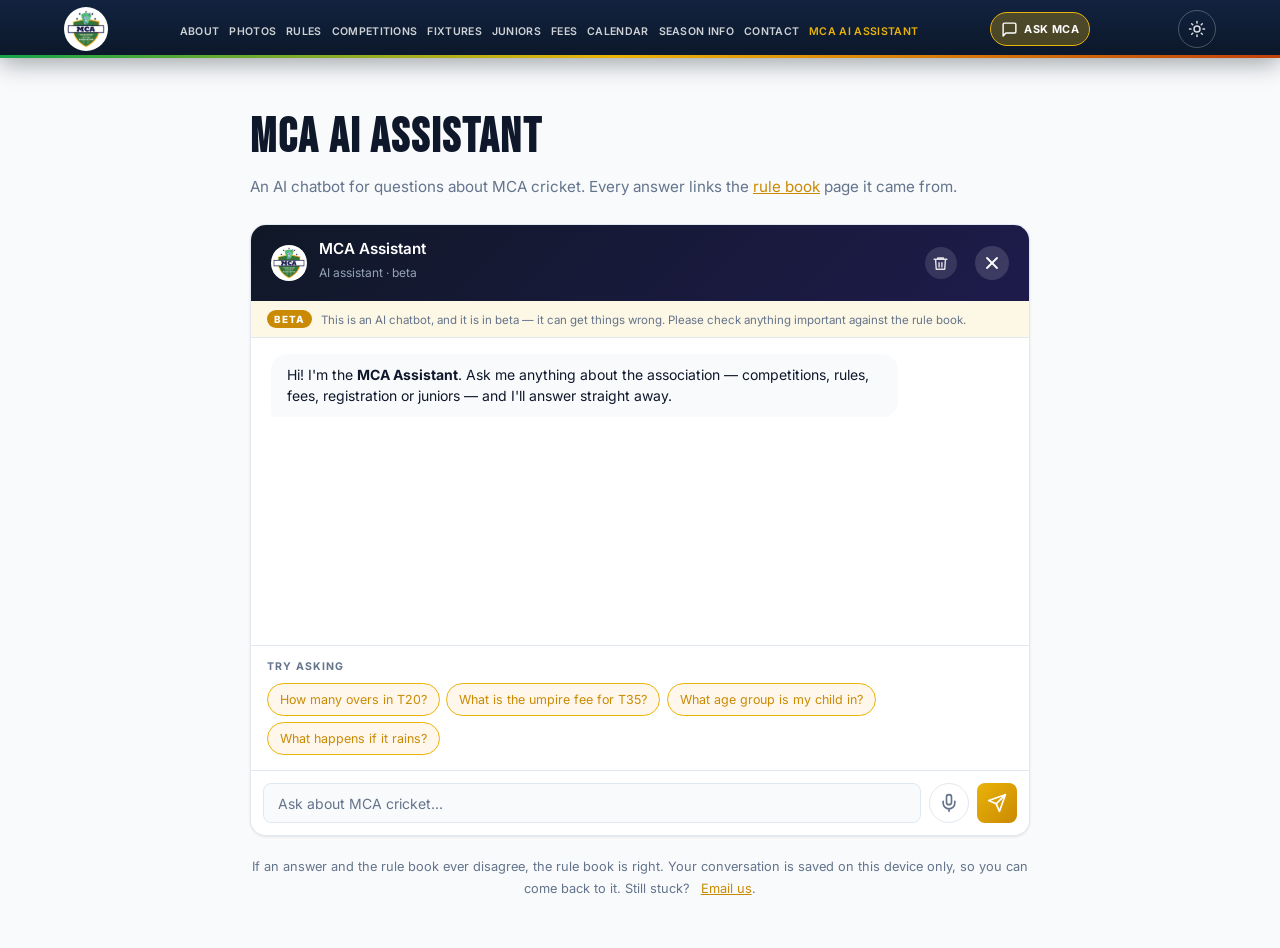
==== commit 830bbb6c: "Fix the theme toggle falling off the bar, add liquid backdrops and breathing The theme toggle was of" ====
--- a/chat.html
+++ b/chat.html
@@ -43,7 +43,7 @@
           <li><a href="index.html#gallery" class="nav-link">Photos</a></li>
           <li><a href="index.html#rules" class="nav-link">Rules</a></li>
           <li><a href="index.html#competitions" class="nav-link">Competitions</a></li>
-          <li><a href="index.html#fixtures" class="nav-link">Fixtures &amp; Ladders</a></li>
+          <li><a href="index.html#fixtures" class="nav-link">Fixtures</a></li>
           <li><a href="index.html#juniors" class="nav-link">Juniors</a></li>
           <li><a href="index.html#fees" class="nav-link">Fees</a></li>
           <li><a href="index.html#calendar" class="nav-link">Calendar</a></li>
--- a/styles.css
+++ b/styles.css
@@ -151,7 +151,7 @@
 /* The bar is fixed, so an anchored section has to stop below it or its
    heading lands underneath the menu. */
 section[id] { scroll-margin-top: 6.5rem; }
-@media (max-width: 1024px) { section[id] { scroll-margin-top: 6.2rem; } }
+@media (max-width: 1180px) { section[id] { scroll-margin-top: 6.2rem; } }
 
 body {
   font-family: 'Inter', system-ui, -apple-system, sans-serif;
@@ -216,6 +216,11 @@
   gap: 1rem;
 }
 .logo { flex-shrink: 0; }
+/* Nothing on the bar may be pushed off the right-hand edge. The nav is the
+   only part allowed to give way, and the compact bar takes over before it has
+   to give up enough to truncate a label. */
+.nav { min-width: 0; }
+.theme-toggle, .ask-mca, .hamburger { flex-shrink: 0; }
 
 /* Circular, the same treatment as the avatar in the chat window. The artwork
    is square (743x748), so a round crop loses nothing off the shield. */
@@ -333,10 +338,21 @@
 }
 .btn-outline:hover { border-color: var(--gold); color: var(--gold); }
 
+/* Laptops and half-screen windows: the full menu fits, but only just. Tighten
+   it rather than pushing the theme toggle off the right-hand edge. */
+@media (min-width: 1181px) and (max-width: 1560px) {
+  .nav-list { gap: 0.62rem; }
+  .nav-link { font-size: 0.66rem; letter-spacing: 0.03em; }
+  .ask-mca { padding: 0 0.62rem; font-size: 0.68rem; }
+  .logo img { height: 52px; width: 52px; }
+  .header.scrolled .logo img { height: 44px; width: 44px; }
+  .header-inner { gap: 0.6rem; }
+}
+
 /* Mobile nav — a handful of short links sit on the bar itself and share the
    width equally so nothing is ever clipped or half-hidden. The full menu is
    behind the burger. */
-@media (max-width: 1024px) {
+@media (max-width: 1180px) {
   .nav, .nav-cta { display: none; }
   .hamburger { display: flex; }
 
@@ -664,10 +680,50 @@
 /* ============================================================
    Sections (shared)
    ============================================================ */
-.section { padding: 5rem 0; }
+.section { padding: 5rem 0; position: relative; overflow: hidden; }
 
 .section-white { background: var(--bg); }
 .section-light { background: var(--bg-light); }
+
+/* Liquid backdrop — three soft colour fields in the competition colours,
+   drifting slowly behind the content. Pointer-events off and behind
+   everything, so it is decoration only. */
+.section-white::before,
+.section-light::before {
+  content: '';
+  position: absolute;
+  inset: -25% -12%;
+  z-index: 0;
+  pointer-events: none;
+  background:
+    radial-gradient(38% 44% at 16% 20%, rgba(234,179,8,0.13), transparent 64%),
+    radial-gradient(34% 40% at 84% 14%, rgba(22,163,74,0.11), transparent 62%),
+    radial-gradient(42% 46% at 72% 88%, rgba(194,65,12,0.09), transparent 64%);
+  animation: liquidDrift 34s ease-in-out infinite alternate;
+  will-change: transform;
+}
+.section-light::before { animation-duration: 42s; animation-direction: alternate-reverse; }
+[data-theme="dark"] .section-white::before,
+[data-theme="dark"] .section-light::before {
+  background:
+    radial-gradient(38% 44% at 16% 20%, rgba(234,179,8,0.10), transparent 64%),
+    radial-gradient(34% 40% at 84% 14%, rgba(22,163,74,0.10), transparent 62%),
+    radial-gradient(42% 46% at 72% 88%, rgba(194,65,12,0.08), transparent 64%);
+}
+/* Content sits above the backdrop */
+.section > .container { position: relative; z-index: 1; }
+
+@keyframes liquidDrift {
+  from { transform: translate3d(-2.5%, -1.5%, 0) scale(1); }
+  to   { transform: translate3d(2.5%, 2%, 0) scale(1.08); }
+}
+
+/* Slow breathing for photographs — a few percent over twenty seconds, enough
+   to feel alive and not enough to distract from reading. */
+@keyframes breathe {
+  from { transform: scale(1); }
+  to   { transform: scale(1.05); }
+}
 
 .section-dark {
   background: var(--surface-deep);
@@ -723,7 +779,30 @@
   box-shadow: var(--card-shadow-hover);
 }
 
-.feature-icon { margin-bottom: 1rem; }
+.feature-icon {
+  position: relative;
+  display: inline-flex;
+  align-items: center;
+  justify-content: center;
+  width: 68px;
+  height: 68px;
+  margin-bottom: 1rem;
+  border-radius: 50%;
+  overflow: hidden;
+  background: linear-gradient(135deg, rgba(234,179,8,0.16), rgba(22,163,74,0.12) 55%, rgba(194,65,12,0.14));
+}
+.feature-icon::after {
+  content: '';
+  position: absolute;
+  inset: -40%;
+  background: radial-gradient(50% 50% at 28% 24%, rgba(255,255,255,0.5), transparent 70%);
+  animation: liquidDrift 20s ease-in-out infinite alternate;
+  pointer-events: none;
+}
+[data-theme="dark"] .feature-icon::after {
+  background: radial-gradient(50% 50% at 28% 24%, rgba(255,255,255,0.14), transparent 70%);
+}
+.feature-icon svg { position: relative; z-index: 1; width: 34px; height: 34px; }
 .feature-card h3 {
   font-size: 1.5rem;
   margin-bottom: 0.5rem;
@@ -759,8 +838,14 @@
   height: 100%;
   object-fit: cover;
   transition: transform 0.5s;
-}
-.gallery-item:hover img { transform: scale(1.08); }
+  animation: breathe 22s ease-in-out infinite alternate;
+  will-change: transform;
+}
+/* Stagger them so the grid does not pulse in unison */
+.gallery-item:nth-child(2n) img { animation-duration: 27s; animation-delay: -6s; }
+.gallery-item:nth-child(3n) img { animation-duration: 31s; animation-delay: -12s; }
+/* Hover takes over from the breathing */
+.gallery-item:hover img { animation: none; transform: scale(1.08); }
 
 .gallery-item-wide { grid-column: span 2; }
 
@@ -1155,6 +1240,7 @@
 }
 
 .contact-icon {
+  position: relative;
   width: 56px;
   height: 56px;
   border-radius: 50%;
@@ -1162,7 +1248,21 @@
   align-items: center;
   justify-content: center;
   margin-bottom: 1rem;
-}
+  overflow: hidden;
+}
+/* A slow sheen inside the disc, so the icons are not flat colour */
+.contact-icon::after {
+  content: '';
+  position: absolute;
+  inset: -40%;
+  background: radial-gradient(50% 50% at 30% 25%, rgba(255,255,255,0.55), transparent 70%);
+  animation: liquidDrift 18s ease-in-out infinite alternate;
+  pointer-events: none;
+}
+[data-theme="dark"] .contact-icon::after {
+  background: radial-gradient(50% 50% at 30% 25%, rgba(255,255,255,0.16), transparent 70%);
+}
+.contact-icon svg { position: relative; z-index: 1; }
 .contact-icon-gold   { background: rgba(245,158,11,0.15); color: var(--gold); }
 .contact-icon-green  { background: rgba(22,163,74,0.15); color: var(--green); }
 .contact-icon-blue   { background: rgba(37,99,235,0.15); color: var(--blue); }
@@ -2002,6 +2102,10 @@
   .hero-photo, .live-dot { animation: none; }
   .feature-card:hover, .comp-card:hover, .fee-card:hover,
   .contact-card:hover, .season-card:hover { transform: translateY(-4px); }
+  /* The liquid backdrops and the breathing photos are decoration only */
+  .section-white::before, .section-light::before,
+  .gallery-item img, .hero-photo,
+  .feature-icon::after, .contact-icon::after { animation: none; }
 }
 
 /* Close control in the chat header */
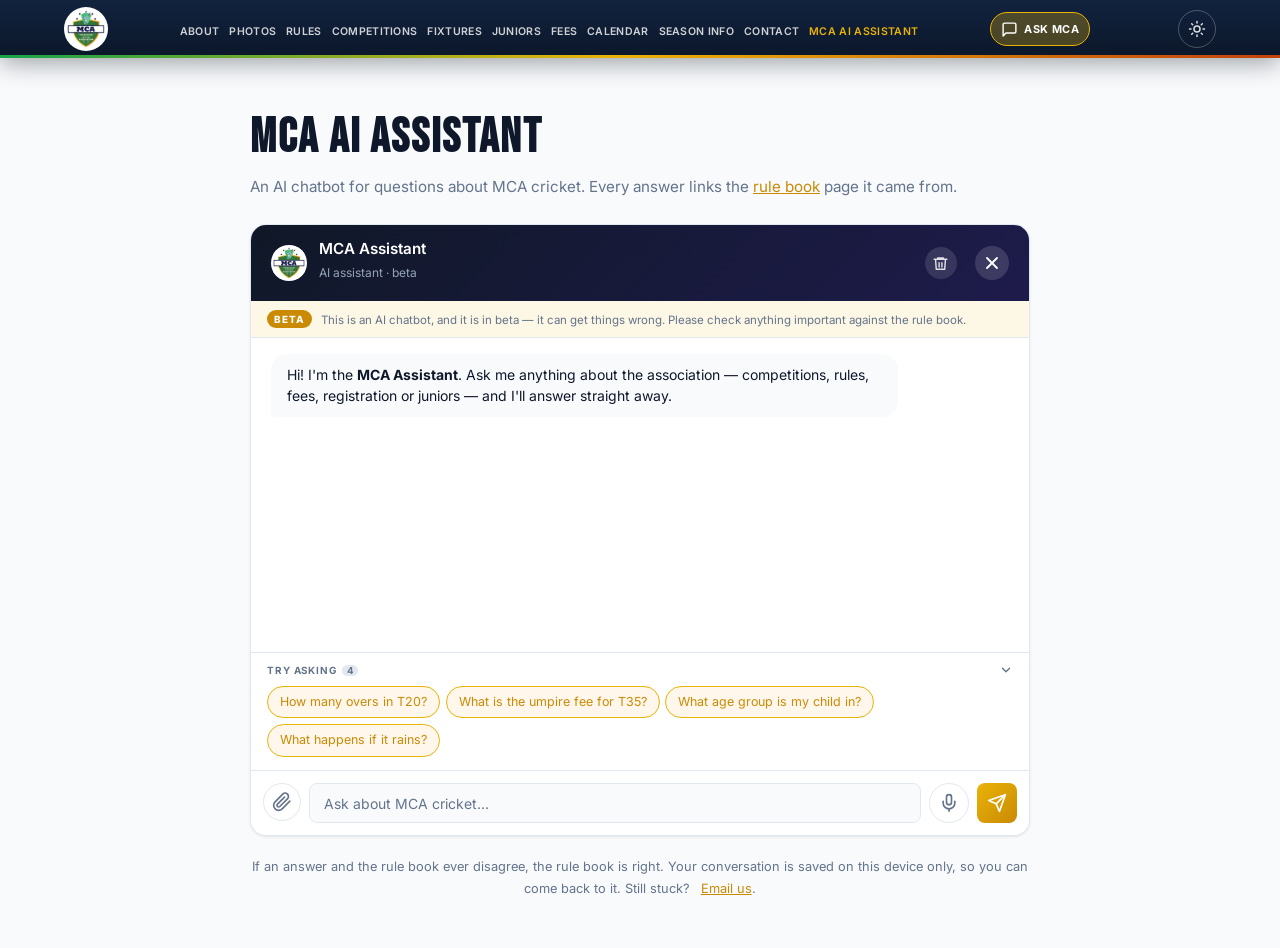
==== commit 7b2428ab: "Stop deploys wiping the API key, and let people attach a photo or PDF keep_vars — the urgent half. T" ====
--- a/chat.html
+++ b/chat.html
@@ -113,7 +113,14 @@
         </p>
         <div id="chatbot-messages" class="chatbot-messages"></div>
         <div id="chatbot-chips" class="chat-chips-dock"></div>
+      <div id="chatbot-attachment" class="chat-attachment" hidden></div>
       <div class="chatbot-input-area">
+          <input type="file" id="chatbot-file" class="chatbot-file" accept="image/jpeg,image/png,image/webp,image/gif,application/pdf" hidden />
+          <button id="chatbot-attach" class="chatbot-attach" type="button" aria-label="Attach a photo or PDF" title="Attach a photo or PDF">
+          <svg viewBox="0 0 24 24" width="20" height="20" fill="none" stroke="currentColor" stroke-width="2" stroke-linecap="round" stroke-linejoin="round">
+          <path d="M21.4 11.05l-9.2 9.2a6 6 0 01-8.49-8.49l9.2-9.19a4 4 0 015.66 5.66l-9.2 9.19a2 2 0 01-2.83-2.83l8.49-8.48"/>
+          </svg>
+          </button>
           <input type="text" id="chatbot-input" class="chatbot-input" placeholder="Ask about MCA cricket..." autocomplete="off" />
           <button id="chatbot-mic" class="chatbot-mic" aria-label="Ask by voice" title="Ask by voice">
             <svg viewBox="0 0 24 24" width="20" height="20" fill="none" stroke="currentColor" stroke-width="2" stroke-linecap="round" stroke-linejoin="round">
--- a/styles.css
+++ b/styles.css
@@ -130,8 +130,8 @@
   100% { opacity: 1; transform: none; }
 }
 @keyframes kenBurns {
-  0%   { transform: scale(1) translate(0, 0); }
-  100% { transform: scale(1.16) translate(-2%, 1.2%); }
+  0%   { transform: scale(1.02) translate(0, 0); }
+  100% { transform: scale(1.12) translate(-1.6%, 1%); }
 }
 
 .hero-rise   { animation: 1s cubic-bezier(.16,1,.3,1) both heroRise; }
@@ -474,10 +474,17 @@
   position: absolute;
   inset: -4%;
   z-index: -2;
-  background: url('photos/hero.jpg') center 38% / cover no-repeat;
-  animation: kenBurns 30s ease-in-out infinite alternate;
-  will-change: transform;
-}
+  background-position: center 38%;
+  background-size: cover;
+  background-repeat: no-repeat;
+  /* Breathing: a visible but unhurried swell, roughly one breath every
+     fourteen seconds. The old 30s cycle was too slow to read as movement. */
+  animation: kenBurns 14s ease-in-out infinite alternate;
+  will-change: transform, opacity;
+  opacity: 0;
+  transition: opacity 1.4s ease;
+}
+.hero-photo.is-active { opacity: 1; }
 
 /* Scrim: dark from the bottom-left so the copy always has a bed to sit on */
 .hero-scrim {
@@ -1428,6 +1435,141 @@
 }
 
 /* ============================================================
+   Photo viewer
+   ============================================================ */
+.lightbox {
+  position: fixed;
+  inset: 0;
+  z-index: 2200;
+  display: flex;
+  align-items: center;
+  justify-content: center;
+  opacity: 0;
+  transition: opacity 0.25s ease;
+}
+.lightbox[hidden] { display: none; }
+.lightbox.is-open { opacity: 1; }
+
+.lightbox-backdrop {
+  position: absolute;
+  inset: 0;
+  background: rgba(6,10,16,0.93);
+  backdrop-filter: blur(4px);
+  -webkit-backdrop-filter: blur(4px);
+}
+
+.lightbox-stage {
+  position: relative;
+  z-index: 1;
+  display: flex;
+  align-items: center;
+  gap: 0.5rem;
+  width: 100%;
+  height: 100%;
+  padding: 3.5rem 0.75rem 3rem;
+  padding-bottom: max(3rem, env(safe-area-inset-bottom));
+}
+
+.lightbox-figure {
+  flex: 1 1 auto;
+  min-width: 0;
+  margin: 0;
+  display: flex;
+  flex-direction: column;
+  align-items: center;
+  justify-content: center;
+  gap: 0.75rem;
+  /* Drag-to-dismiss moves this, so it must not animate its own transform */
+  will-change: transform;
+}
+.lightbox-figure img {
+  max-width: 100%;
+  max-height: calc(100vh - 9rem);
+  max-height: calc(100dvh - 9rem);
+  width: auto;
+  height: auto;
+  border-radius: var(--radius);
+  box-shadow: 0 30px 80px rgba(0,0,0,0.55);
+  /* The photo is the point — never crop it to fit */
+  object-fit: contain;
+}
+.lightbox-figure figcaption {
+  display: flex;
+  flex-wrap: wrap;
+  align-items: center;
+  justify-content: center;
+  gap: 0.35rem 0.9rem;
+  color: rgba(255,255,255,0.86);
+  font-size: 0.86rem;
+  text-align: center;
+  max-width: 44rem;
+}
+.lightbox-original {
+  color: var(--gold);
+  font-size: 0.8rem;
+  font-weight: 600;
+  white-space: nowrap;
+}
+.lightbox-original:hover { text-decoration: underline; }
+
+.lightbox-btn,
+.lightbox-close {
+  display: flex;
+  align-items: center;
+  justify-content: center;
+  flex-shrink: 0;
+  width: 44px;
+  height: 44px;
+  border: none;
+  border-radius: 50%;
+  background: rgba(255,255,255,0.14);
+  color: #fff;
+  cursor: pointer;
+  transition: background 0.2s;
+}
+.lightbox-btn:hover,
+.lightbox-close:hover { background: rgba(255,255,255,0.28); }
+
+.lightbox-close {
+  position: absolute;
+  top: 0.9rem;
+  top: max(0.9rem, env(safe-area-inset-top));
+  right: 0.9rem;
+  z-index: 2;
+}
+
+.lightbox-hint {
+  position: absolute;
+  bottom: 0.85rem;
+  bottom: max(0.85rem, env(safe-area-inset-bottom));
+  left: 0;
+  right: 0;
+  z-index: 2;
+  text-align: center;
+  color: rgba(255,255,255,0.5);
+  font-size: 0.72rem;
+  pointer-events: none;
+}
+
+/* Photos advertise that they open */
+.gallery-item { cursor: zoom-in; }
+.gallery-item:focus-visible { outline: 3px solid var(--gold); outline-offset: 3px; }
+
+body.lightbox-open { overflow: hidden; }
+
+@media (max-width: 720px) {
+  /* Arrows would crowd a phone; swipe left and right instead */
+  .lightbox-btn { display: none; }
+  .lightbox-stage { padding: 3.25rem 0.5rem 2.5rem; }
+  .lightbox-figure img { max-height: calc(100dvh - 8rem); }
+  .lightbox-figure figcaption { font-size: 0.78rem; padding: 0 0.5rem; }
+}
+
+@media (prefers-reduced-motion: reduce) {
+  .lightbox, .lightbox-figure { transition: none; }
+}
+
+/* ============================================================
    Chatbot Widget
    ============================================================ */
 /* Chat launcher — pinned to the bottom right of every page, icon and label
@@ -1769,6 +1911,11 @@
 .chat-cite-group { margin-bottom: 0.55rem; }
 .chat-cite-group:last-child { margin-bottom: 0; }
 
+.chat-cite-books {
+  display: flex;
+  flex-wrap: wrap;
+  gap: 0.4rem 1rem;
+}
 .chat-cite-book {
   display: inline-flex;
   align-items: center;
@@ -1880,7 +2027,7 @@
   .chatbot-input-area { padding: 0.6rem; gap: 0.4rem; }
   /* 16px stops iOS zooming the page when the field is focused */
   .chatbot-input { padding: 0.55rem 0.7rem; }
-  .chatbot-mic, .chatbot-send { width: 38px; height: 38px; }
+  .chatbot-mic, .chatbot-send, .chatbot-attach { width: 36px; height: 36px; }
 
   .chat-launch { height: 48px; padding: 0 1rem; font-size: 0.85rem; gap: 0.45rem; }
   /* Keep the last footer line clear of the floating launcher */
@@ -1953,6 +2100,119 @@
   letter-spacing: 0.08em;
   text-transform: uppercase;
   vertical-align: 1px;
+}
+
+/* Attachments — a photo of a scoresheet, or a PDF */
+.chatbot-attach {
+  display: flex;
+  align-items: center;
+  justify-content: center;
+  width: 38px;
+  height: 38px;
+  flex-shrink: 0;
+  border-radius: 50%;
+  border: 1px solid var(--card-border);
+  background: transparent;
+  color: var(--text-dim);
+  cursor: pointer;
+  transition: color 0.2s, border-color 0.2s;
+}
+.chatbot-attach:hover:not(:disabled) { color: var(--gold-dark); border-color: var(--gold); }
+.chatbot-attach:disabled { opacity: 0.45; cursor: default; }
+
+.chat-attachment {
+  flex-shrink: 0;
+  padding: 0.5rem 1rem;
+  border-top: 1px solid var(--card-border);
+  background: var(--card-bg);
+}
+.chat-attachment[hidden] { display: none; }
+
+.chat-attachment-card {
+  display: flex;
+  align-items: center;
+  gap: 0.6rem;
+  padding: 0.4rem 0.5rem;
+  border: 1px solid var(--card-border);
+  border-radius: var(--radius);
+  background: rgba(234,179,8,0.07);
+}
+.chat-attachment-thumb {
+  width: 40px;
+  height: 40px;
+  flex-shrink: 0;
+  object-fit: cover;
+  border-radius: 0.4rem;
+}
+.chat-attachment-badge {
+  display: flex;
+  align-items: center;
+  justify-content: center;
+  width: 40px;
+  height: 40px;
+  flex-shrink: 0;
+  border-radius: 0.4rem;
+  background: var(--orange);
+  color: #fff;
+  font-size: 0.62rem;
+  font-weight: 800;
+  letter-spacing: 0.04em;
+}
+.chat-attachment-meta {
+  display: flex;
+  flex-direction: column;
+  min-width: 0;
+  flex: 1 1 auto;
+}
+.chat-attachment-name {
+  font-size: 0.78rem;
+  font-weight: 600;
+  color: var(--text);
+  overflow: hidden;
+  text-overflow: ellipsis;
+  white-space: nowrap;
+}
+.chat-attachment-size { font-size: 0.7rem; color: var(--text-dim); }
+.chat-attachment-remove {
+  display: flex;
+  align-items: center;
+  justify-content: center;
+  width: 28px;
+  height: 28px;
+  flex-shrink: 0;
+  border: none;
+  border-radius: 50%;
+  background: transparent;
+  color: var(--text-dim);
+  cursor: pointer;
+}
+.chat-attachment-remove:hover { background: var(--card-border); color: var(--text); }
+.chat-attachment-error {
+  margin: 0;
+  font-size: 0.76rem;
+  color: var(--orange);
+}
+
+/* What was attached, shown in the asker's own bubble */
+.chat-msg-image {
+  display: block;
+  max-width: 100%;
+  max-height: 190px;
+  width: auto;
+  border-radius: 0.5rem;
+  margin-bottom: 0.45rem;
+}
+.chat-msg-file {
+  display: block;
+  font-size: 0.78rem;
+  opacity: 0.9;
+  margin-bottom: 0.3rem;
+}
+
+@media (max-width: 640px) {
+  .chatbot-attach { width: 36px; height: 36px; }
+  .chat-attachment { padding: 0.4rem 0.75rem; }
+  .chat-msg-image { max-height: 150px; }
 }
 
 /* Suggested question chips */
@@ -2106,6 +2366,53 @@
   .section-white::before, .section-light::before,
   .gallery-item img, .hero-photo,
   .feature-icon::after, .contact-icon::after { animation: none; }
+}
+
+/* Expand control — grows the floating panel to most of the screen. Hidden on
+   the standalone page (already full width) and on phones (the panel is already
+   a full-screen sheet, so there is nothing to grow into). */
+.chatbot-expand {
+  display: flex;
+  align-items: center;
+  justify-content: center;
+  width: 34px;
+  height: 34px;
+  flex-shrink: 0;
+  margin-right: 0.4rem;
+  border: none;
+  border-radius: 50%;
+  background: rgba(255,255,255,0.14);
+  color: #fff;
+  cursor: pointer;
+  transition: background 0.2s;
+}
+.chatbot-expand:hover { background: rgba(255,255,255,0.28); }
+.chatbot-expand .icon-shrink { display: none; }
+.chatbot-expand.is-expanded .icon-expand { display: none; }
+.chatbot-expand.is-expanded .icon-shrink { display: block; }
+
+.chatbot-panel.is-expanded {
+  width: min(1000px, 82vw);
+  height: min(860px, 80vh);
+  height: min(860px, 80dvh);
+  max-height: none;
+  right: 50%;
+  bottom: 50%;
+  transform: translate(50%, 50%);
+}
+.chatbot-panel.is-expanded.open { transform: translate(50%, 50%) scale(1); }
+/* Wider panel, roomier text */
+.chatbot-panel.is-expanded .chatbot-messages { padding: 1.25rem 1.5rem; }
+.chatbot-panel.is-expanded .chat-msg { max-width: 78%; }
+
+body[data-chat-page] .chatbot-expand { display: none; }
+@media (max-width: 900px) {
+  .chatbot-expand { display: none; }
+  /* Never let a remembered expanded state fight the phone sheet */
+  .chatbot-panel.is-expanded {
+    width: auto; height: auto; right: 0; bottom: 0; transform: translateY(100%);
+  }
+  .chatbot-panel.is-expanded.open { transform: translateY(0); }
 }
 
 /* Close control in the chat header */
@@ -2168,31 +2475,59 @@
 .chat-chips-dock {
   flex-shrink: 0;
   background: var(--card-bg);
-  /* Chips wrap onto as many rows as they need; the dock scrolls rather than
-     letting them run off the right edge or shove the composer off-screen. */
-  max-height: 38%;
+  /* The answer is the point of the panel, so the follow-ups get a quarter of
+     it at most and scroll inside that. They can also be folded away entirely
+     with the label, which is a button. */
+  max-height: 26%;
   overflow-y: auto;
 }
 .chat-chips-dock:not(:empty) { border-top: 1px solid var(--card-border); }
 .chat-chips {
   display: flex;
   flex-wrap: wrap;
-  gap: 0.4rem;
-  padding: 0.7rem 1rem;
+  gap: 0.35rem;
+  padding: 0.5rem 1rem 0.6rem;
 }
 .chat-chips-label {
+  display: flex;
+  align-items: center;
+  justify-content: space-between;
+  gap: 0.5rem;
   width: 100%;
-  font-size: 0.66rem;
+  padding: 0.1rem 0;
+  border: none;
+  background: none;
+  font-family: 'Inter', sans-serif;
+  font-size: 0.62rem;
   font-weight: 700;
   letter-spacing: 0.09em;
   text-transform: uppercase;
   color: var(--text-dim);
+  cursor: pointer;
   margin-bottom: 0.1rem;
 }
+.chat-chips-label:hover { color: var(--gold-dark); }
+.chat-chips-count {
+  display: inline-block;
+  margin-left: 0.15rem;
+  padding: 0 0.32rem;
+  border-radius: 999px;
+  background: var(--card-border);
+  font-size: 0.6rem;
+  letter-spacing: 0;
+}
+.chat-chips-caret { flex-shrink: 0; transition: transform 0.2s; }
+
+/* Folded away: the label stays as the way back */
+.chat-chips-dock.is-collapsed { max-height: none; }
+.chat-chips-dock.is-collapsed .chat-chip { display: none; }
+.chat-chips-dock.is-collapsed .chat-chips { padding-bottom: 0.5rem; }
+.chat-chips-dock.is-collapsed .chat-chips-caret { transform: rotate(-90deg); }
+
 @media (max-width: 640px) {
-  .chat-chips { padding: 0.6rem 0.75rem; gap: 0.35rem; }
-  .chat-chips-label { display: none; }
-  .chat-chip { font-size: 0.74rem; padding: 0.4rem 0.65rem; }
+  .chat-chips { padding: 0.45rem 0.75rem 0.55rem; gap: 0.3rem; }
+  .chat-chip { font-size: 0.72rem; padding: 0.34rem 0.6rem; }
+  .chat-chips-label { font-size: 0.58rem; }
 }
 
 /* On a phone the assistant page is an app screen, not a document. Everything
@@ -2237,7 +2572,7 @@
 
   /* The conversation keeps a floor; the chips give way instead */
   .chatbot-panel-page .chatbot-messages { min-height: 6rem; }
-  .chatbot-panel-page .chat-chips-dock { max-height: 30%; }
+  .chatbot-panel-page .chat-chips-dock { max-height: 26%; }
 
   /* Fade the last row so a capped list reads as scrollable rather than cut */
   .chat-chips-dock {
@@ -2256,7 +2591,7 @@
 @media (max-width: 900px) and (max-height: 700px) {
   .chat-page-intro { display: none; }
   .chat-page-inner { padding-top: 5.9rem; }
-  .chatbot-panel-page .chat-chips-dock { max-height: 26%; }
+  .chatbot-panel-page .chat-chips-dock { max-height: 22%; }
 }
 
 /* ============================================================
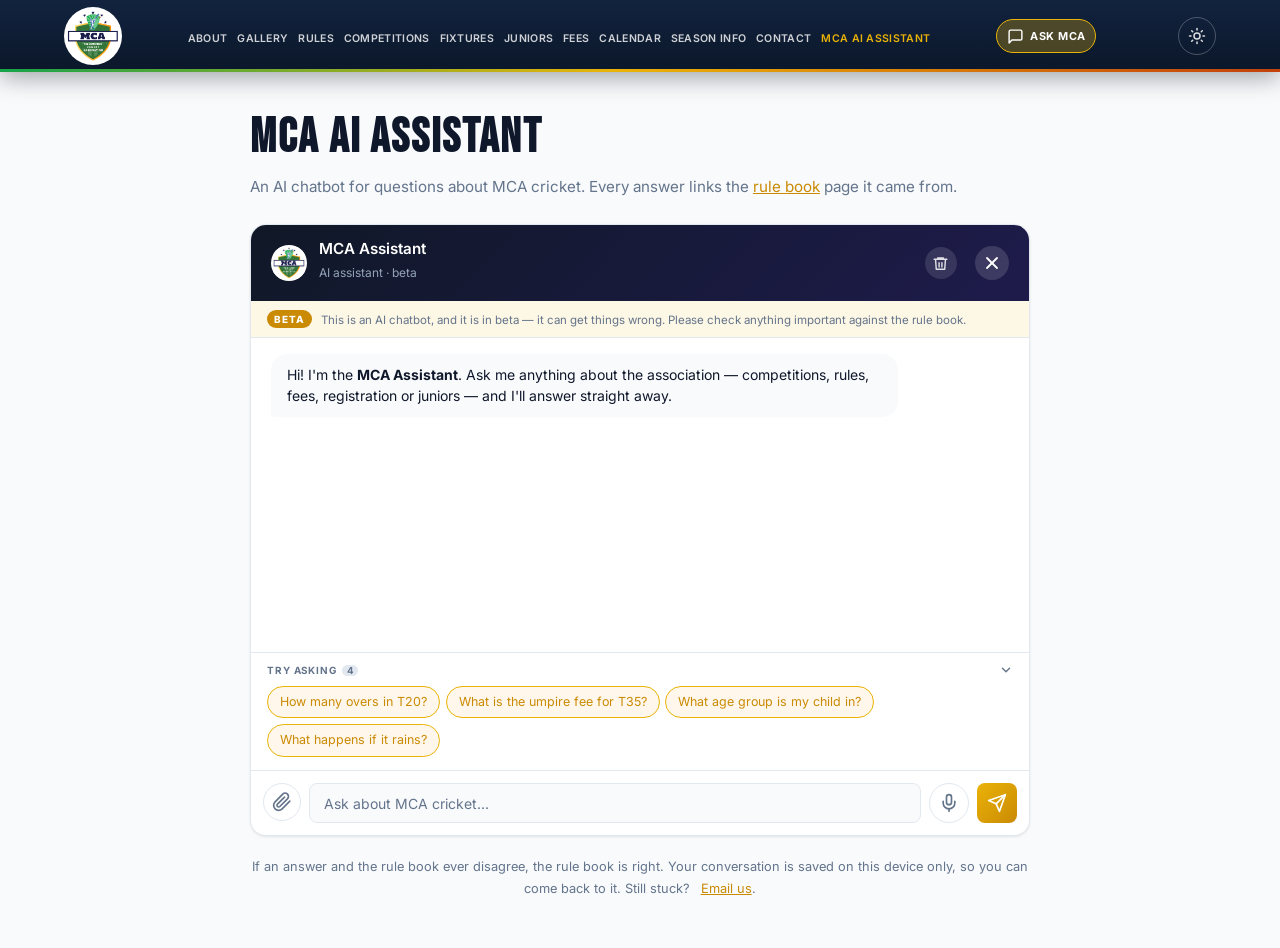
==== commit 1a4c9f5b: "Gallery, page order, plainer contact, and notes the committee can edit Photos. Six had been uploaded" ====
--- a/chat.html
+++ b/chat.html
@@ -40,7 +40,7 @@
       <nav class="nav">
         <ul class="nav-list">
           <li><a href="index.html#about" class="nav-link">About</a></li>
-          <li><a href="index.html#gallery" class="nav-link">Photos</a></li>
+          <li><a href="index.html#gallery" class="nav-link">Gallery</a></li>
           <li><a href="index.html#rules" class="nav-link">Rules</a></li>
           <li><a href="index.html#competitions" class="nav-link">Competitions</a></li>
           <li><a href="index.html#fixtures" class="nav-link">Fixtures</a></li>
@@ -67,7 +67,7 @@
       </button>
       <nav class="quicknav" aria-label="Quick links">
         <a href="index.html#about" class="quicknav-link quicknav-optional">About</a>
-        <a href="index.html#gallery" class="quicknav-link">Photos</a>
+        <a href="index.html#gallery" class="quicknav-link">Gallery</a>
         <a href="index.html#rules" class="quicknav-link">Rules</a>
         <a href="index.html#fixtures" class="quicknav-link">Fixtures</a>
         <a href="index.html#juniors" class="quicknav-link">Juniors</a>
--- a/styles.css
+++ b/styles.css
@@ -225,15 +225,15 @@
 /* Circular, the same treatment as the avatar in the chat window. The artwork
    is square (743x748), so a round crop loses nothing off the shield. */
 .logo img {
-  height: 64px;
-  width: 64px;
+  height: 88px;
+  width: 88px;
   border-radius: 50%;
   background: #fff;
   object-fit: contain;
   padding: 3px;
   transition: height 0.3s, width 0.3s;
 }
-.header.scrolled .logo img { height: 48px; width: 48px; }
+.header.scrolled .logo img { height: 68px; width: 68px; }
 
 .nav-list {
   display: flex;
@@ -344,8 +344,8 @@
   .nav-list { gap: 0.62rem; }
   .nav-link { font-size: 0.66rem; letter-spacing: 0.03em; }
   .ask-mca { padding: 0 0.62rem; font-size: 0.68rem; }
-  .logo img { height: 52px; width: 52px; }
-  .header.scrolled .logo img { height: 44px; width: 44px; }
+  .logo img { height: 72px; width: 72px; }
+  .header.scrolled .logo img { height: 58px; width: 58px; }
   .header-inner { gap: 0.6rem; }
 }
 
@@ -360,8 +360,8 @@
   .header.scrolled { padding: 0.35rem 0 0; }
   .header-inner { flex-wrap: wrap; row-gap: 0.4rem; column-gap: 0.5rem; }
   .logo { margin-right: auto; }
-  .logo img { height: 46px; width: 46px; padding: 2px; }
-  .header.scrolled .logo img { height: 40px; width: 40px; }
+  .logo img { height: 62px; width: 62px; padding: 2px; }
+  .header.scrolled .logo img { height: 52px; width: 52px; }
   .theme-toggle { margin-left: 0.25rem; width: 34px; height: 34px; }
   .ask-mca { height: 32px; padding: 0 0.65rem; font-size: 0.68rem; gap: 0.32rem; }
 
@@ -859,19 +859,40 @@
 .gallery-overlay {
   position: absolute;
   inset: 0;
-  background: linear-gradient(to top, rgba(15,23,42,0.85) 0%, transparent 50%);
-  display: flex;
-  align-items: flex-end;
-  padding: 1.25rem;
-  opacity: 0;
-  transition: opacity 0.35s;
-}
-.gallery-item:hover .gallery-overlay { opacity: 1; }
+  margin: 0;
+  background: linear-gradient(to top, rgba(10,16,24,0.92) 0%, rgba(10,16,24,0.35) 45%, transparent 72%);
+  display: flex;
+  flex-direction: column;
+  justify-content: flex-end;
+  gap: 0.1rem;
+  padding: 1rem 1.1rem;
+  /* Captions read on a touchscreen too, where there is no hover. They sit at
+     a low opacity and come up fully on hover or focus. */
+  opacity: 0.92;
+  transition: opacity 0.3s;
+}
+.gallery-item:hover .gallery-overlay,
+.gallery-item:focus-visible .gallery-overlay { opacity: 1; }
 .gallery-overlay span {
-  font-family: 'Bebas Neue', cursive;
-  font-size: 1.25rem;
+  font-family: 'Inter', sans-serif;
+  font-size: 0.86rem;
+  font-weight: 700;
+  line-height: 1.3;
+  color: #fff;
+  text-shadow: 0 1px 3px rgba(0,0,0,0.5);
+}
+.gallery-overlay em {
+  font-style: normal;
+  font-size: 0.7rem;
+  font-weight: 600;
+  letter-spacing: 0.08em;
+  text-transform: uppercase;
   color: var(--gold);
-  letter-spacing: 0.04em;
+}
+@media (max-width: 640px) {
+  .gallery-overlay { padding: 0.75rem 0.8rem; }
+  .gallery-overlay span { font-size: 0.76rem; }
+  .gallery-overlay em { font-size: 0.62rem; }
 }
 
 /* Placeholder state */
@@ -1432,6 +1453,106 @@
 
 @media (max-width: 640px) {
   .section-emoji { margin-right: 0.35rem; font-size: 0.8em; }
+}
+
+/* Contact — the ways we would rather people reached us, first */
+.contact-lead {
+  display: grid;
+  grid-template-columns: repeat(auto-fit, minmax(280px, 1fr));
+  gap: 1rem;
+  margin-bottom: 1.75rem;
+}
+.contact-primary {
+  display: flex;
+  align-items: center;
+  gap: 0.9rem;
+  width: 100%;
+  padding: 1.1rem 1.25rem;
+  border-radius: var(--radius);
+  border: 1px solid rgba(255,255,255,0.16);
+  background: rgba(255,255,255,0.06);
+  color: inherit;
+  font-family: 'Inter', sans-serif;
+  text-align: left;
+  cursor: pointer;
+  transition: transform 0.2s, background 0.2s, border-color 0.2s;
+}
+.contact-primary:hover { transform: translateY(-3px); background: rgba(255,255,255,0.11); }
+.contact-primary-chat { border-color: rgba(234,179,8,0.5); }
+.contact-primary-chat:hover { border-color: var(--gold); }
+.contact-primary-wa { border-color: rgba(37,211,102,0.45); }
+.contact-primary-wa:hover { border-color: #25d366; }
+.contact-primary-wa .contact-primary-icon { color: #25d366; }
+.contact-primary-icon {
+  display: flex;
+  align-items: center;
+  justify-content: center;
+  width: 46px;
+  height: 46px;
+  flex-shrink: 0;
+  border-radius: 50%;
+  background: rgba(255,255,255,0.1);
+  font-size: 1.35rem;
+}
+.contact-primary-text { display: flex; flex-direction: column; gap: 0.15rem; min-width: 0; }
+.contact-primary-text strong { font-size: 1rem; font-weight: 700; }
+.contact-primary-text span { font-size: 0.84rem; opacity: 0.78; }
+.contact-primary-go { margin-left: auto; font-size: 1.2rem; opacity: 0.6; flex-shrink: 0; }
+
+/* Contact form */
+.contact-form {
+  padding: 1.5rem;
+  margin-bottom: 2rem;
+  border-radius: var(--radius-lg);
+  border: 1px solid rgba(255,255,255,0.14);
+  background: rgba(255,255,255,0.05);
+}
+.contact-form h3 { font-size: 1.15rem; margin-bottom: 1rem; }
+.contact-form-grid {
+  display: grid;
+  grid-template-columns: repeat(auto-fit, minmax(220px, 1fr));
+  gap: 0.9rem;
+}
+.field { display: flex; flex-direction: column; gap: 0.3rem; min-width: 0; }
+.field-wide { grid-column: 1 / -1; }
+.field span { font-size: 0.8rem; font-weight: 600; opacity: 0.85; }
+.field em { font-style: normal; font-weight: 400; opacity: 0.6; }
+.field input, .field textarea {
+  width: 100%;
+  min-width: 0;
+  padding: 0.65rem 0.8rem;
+  border-radius: 0.5rem;
+  border: 1px solid rgba(255,255,255,0.2);
+  background: rgba(0,0,0,0.22);
+  color: inherit;
+  font-family: 'Inter', sans-serif;
+  font-size: 0.9rem;
+}
+.field input:focus, .field textarea:focus { outline: 2px solid var(--gold); outline-offset: 1px; }
+.field textarea { resize: vertical; }
+/* Off-screen rather than display:none, so bots still fill it in */
+.contact-honey { position: absolute; left: -9999px; width: 1px; height: 1px; opacity: 0; }
+.contact-form-foot {
+  display: flex;
+  flex-wrap: wrap;
+  align-items: center;
+  gap: 0.9rem;
+  margin-top: 1.1rem;
+}
+.contact-form-status { margin: 0; font-size: 0.85rem; }
+.contact-form-status.is-error { color: #fca5a5; }
+.contact-form-status.is-ok { color: #86efac; }
+
+.contact-people-head {
+  font-size: 1.05rem;
+  margin-bottom: 1rem;
+  opacity: 0.85;
+}
+
+@media (max-width: 640px) {
+  .contact-primary { padding: 0.9rem 1rem; gap: 0.7rem; }
+  .contact-primary-icon { width: 40px; height: 40px; font-size: 1.2rem; }
+  .contact-form { padding: 1.1rem; }
 }
 
 /* ============================================================
